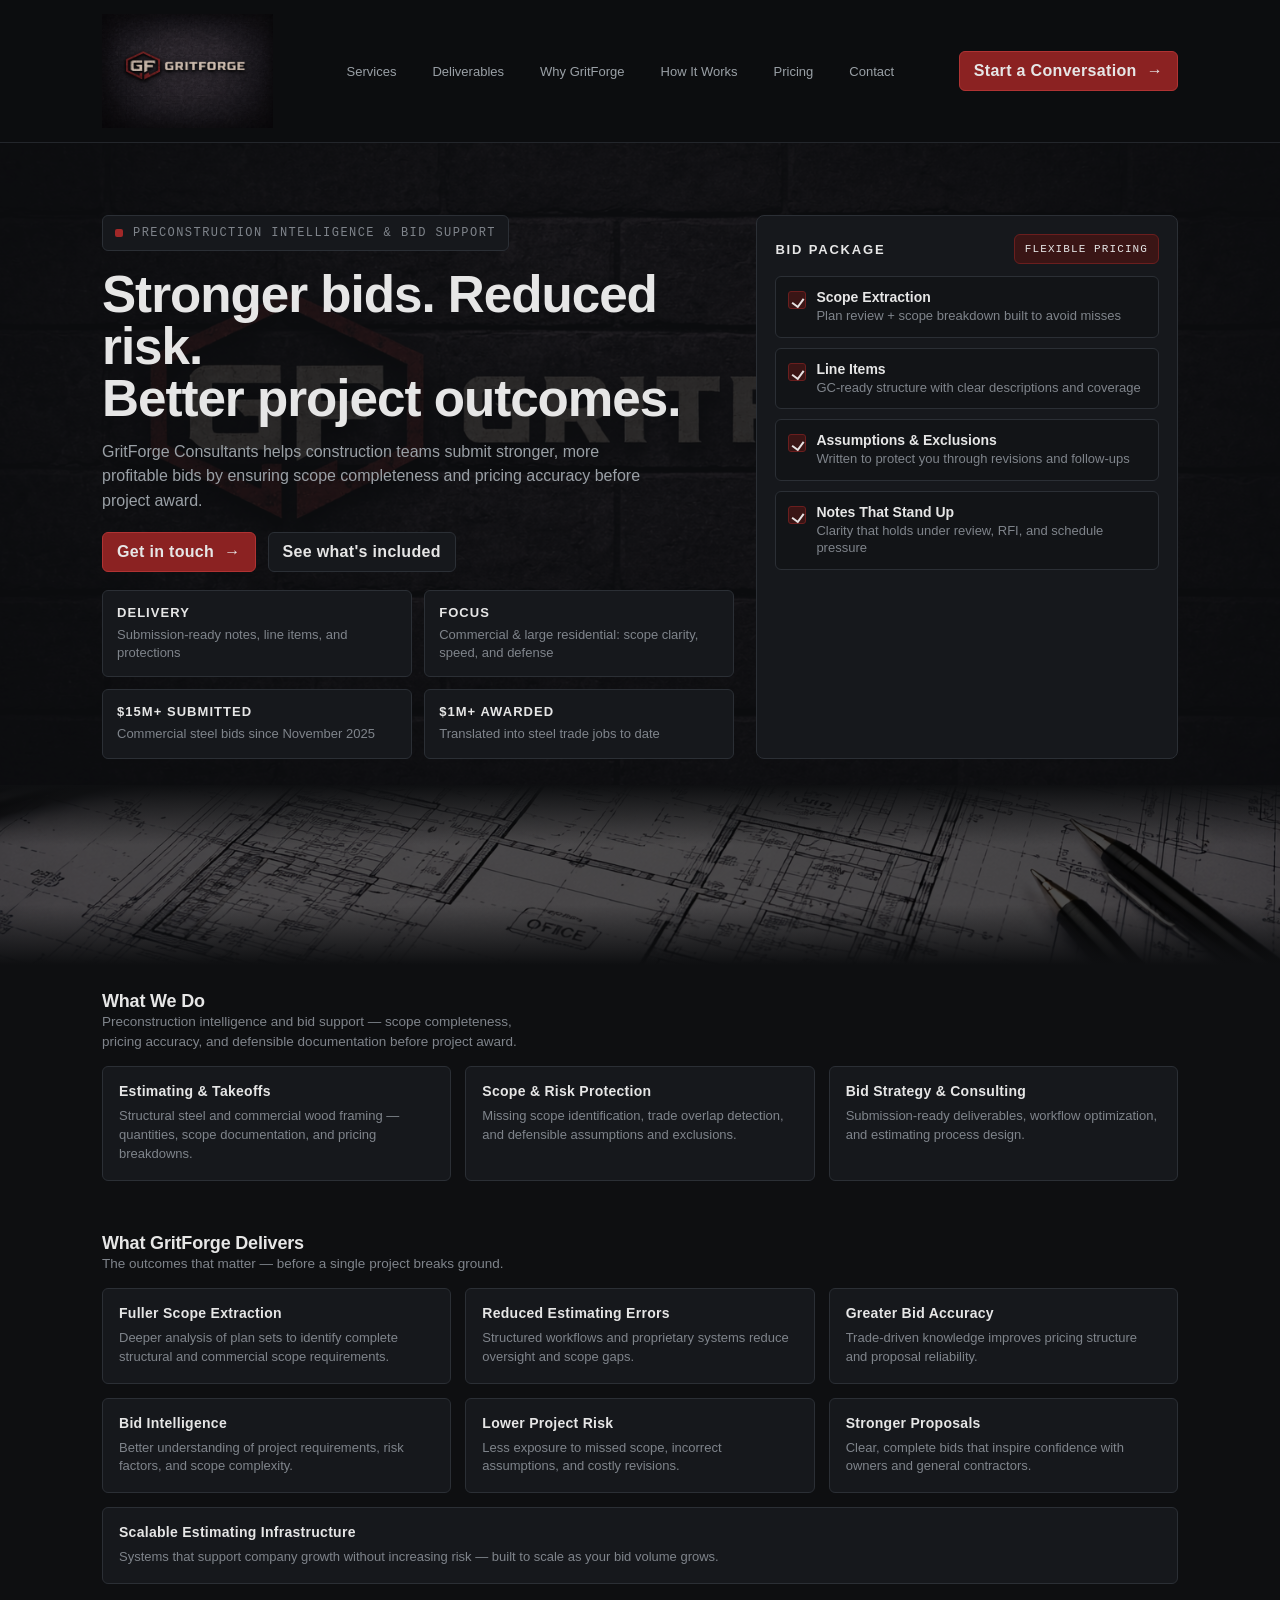
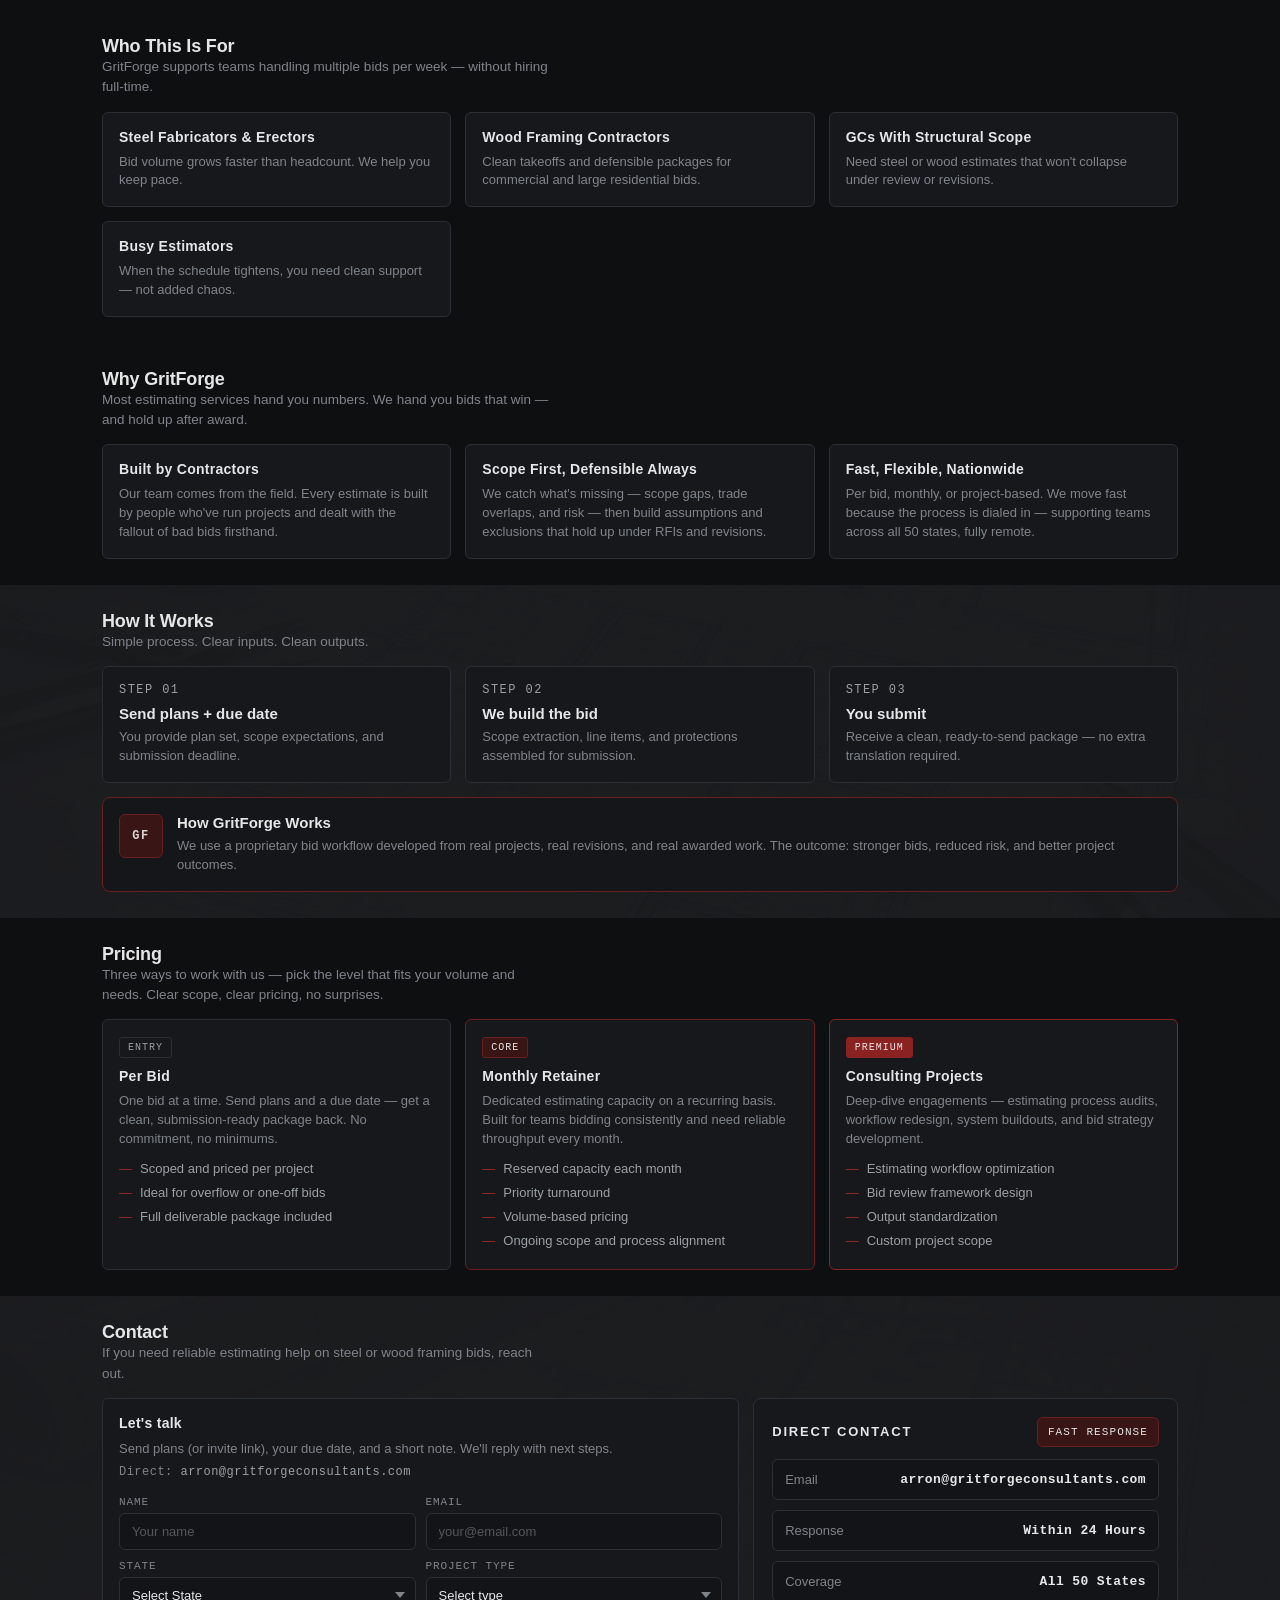
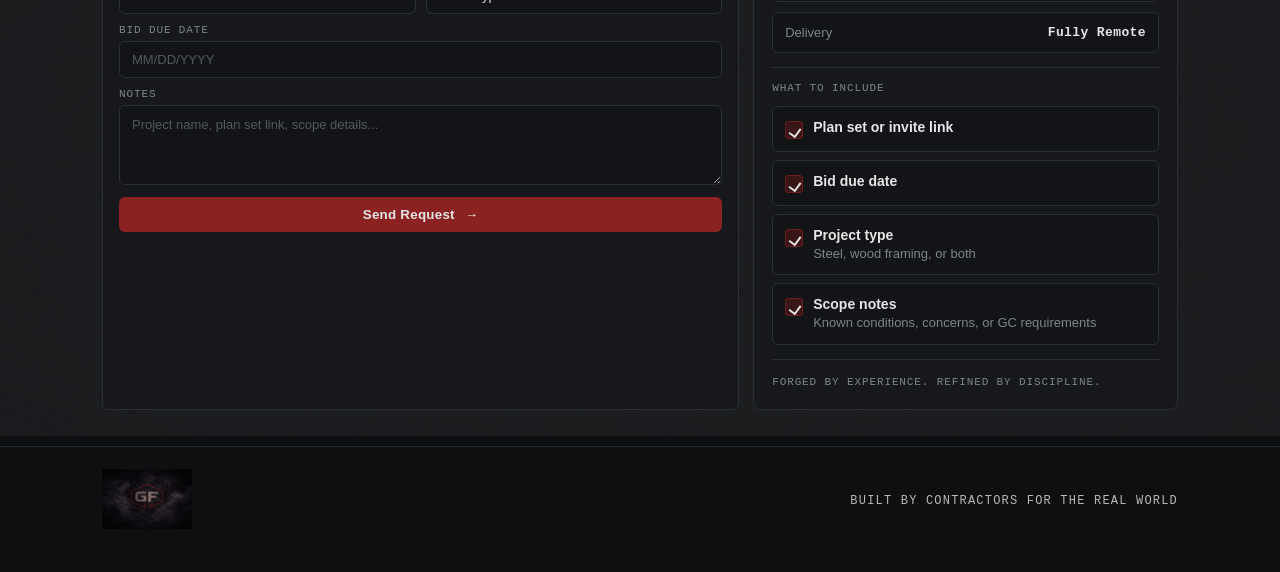
==== index.html @ 49bca230 "feat(contact): replace sparse motto panel with Direct Contact info panel - Add email, response time," ====
<!doctype html>
<html lang="en">
<head>
  <meta charset="utf-8" />
  <meta name="viewport" content="width=device-width,initial-scale=1" />
  <meta name="description" content="GritForge Consultants — Preconstruction intelligence & bid support. Structural steel estimating, wood trade takeoffs, scope gap detection, and defensible bid documentation." />
  <meta name="robots" content="index, follow" />
  <meta name="author" content="Arron, GritForge" />
  <meta name="theme-color" content="#0e0f11" />
  <link rel="canonical" href="https://gritforgeconsultants.com/" />
  <link rel="icon" href="data:image/svg+xml,<svg xmlns='http://www.w3.org/2000/svg' viewBox='0 0 100 100'><rect rx='16' width='100' height='100' fill='%238b2222'/><rect rx='10' x='20' y='20' width='60' height='60' fill='none' stroke='white' stroke-opacity='.15' stroke-width='3'/></svg>" type="image/svg+xml" />

  <!-- Open Graph -->
  <meta property="og:type" content="website" />
  <meta property="og:title" content="GritForge Consultants | Preconstruction Intelligence & Bid Support" />
  <meta property="og:description" content="Stronger bids, reduced risk, better project outcomes. Structural steel estimating, wood trade takeoffs, scope gap detection, and defensible bid documentation." />
  <meta property="og:url" content="https://gritforgeconsultants.com/" />
  <meta property="og:site_name" content="GritForge" />
  <meta property="og:locale" content="en_US" />
  <meta property="og:image" content="https://gritforgeconsultants.com/GF_Logo_v3.png" />

  <!-- Twitter Card -->
  <meta name="twitter:card" content="summary" />
  <meta name="twitter:title" content="GritForge Consultants | Preconstruction Intelligence & Bid Support" />
  <meta name="twitter:description" content="Stronger bids, reduced risk, better project outcomes. Structural steel estimating, wood trade takeoffs, scope gap detection, and defensible bid documentation." />

  <title>GritForge Consultants | Preconstruction Intelligence & Bid Support</title>

    <style>
    :root{
      --bg: #0e0f11;
      --panel: #16181c;
      --panel-2: #1b1e22;
      --text: #e6e6e6;
      --muted: #9aa0a6;
      --muted2: #7f848b;
      --line: #23262b;
      --line2: #2b2f35;

      --accent: #8b2222;
      --accent2: #a12828;

      --shadow: 0 6px 12px rgba(0,0,0,.35);
      --radius: 6px;
      --radius2: 8px;

      --max: 1120px;
      --pad: 22px;

      --mono: ui-monospace, SFMono-Regular, Menlo, Monaco, Consolas, "Liberation Mono", "Courier New", monospace;
      --sans: "Arial Narrow", "Segoe UI", "Helvetica Neue", Arial, sans-serif;
    }

    *{ box-sizing:border-box; }
    html{ scroll-behavior:smooth; }
    html,body{ height:100%; }
    body{
      margin:0;
      font-family: var(--sans);
      color: var(--text);
      background: var(--bg);
      overflow-x:hidden;
    }
    body::before{
      content:"";
      position:fixed;
      inset:0;
      z-index:-1;
      background: url('GF_BrickLogo_v1.png') center top / cover no-repeat;
      opacity: 0.15;
    }

    a{ color:inherit; text-decoration:none; }
    .wrap{ max-width: var(--max); margin: 0 auto; padding: 0 var(--pad); }

    /* top bar */
    .topbar{
      position:sticky;
      top:0;
      z-index:50;
      background: #0c0d0f;
      border-bottom:1px solid var(--line);
    }
    .topbar-inner{
      display:flex;
      align-items:center;
      justify-content:space-between;
      padding: 14px 0;
      gap: 14px;
    }

    .sr-only{
      position:absolute;
      width:1px;height:1px;
      padding:0;margin:-1px;
      overflow:hidden;
      clip:rect(0,0,0,0);
      white-space:nowrap;
      border:0;
    }
    .brand{
      display:flex;
      align-items:center;
      gap: 12px;
      min-width: 180px;
    }
    .brand-logo{
      height: 114px;
      width: auto;
      display:block;
    }
    .mark{
      width: 34px;
      height: 34px;
      border-radius: 6px;
      background: var(--accent);
      border: 1px solid #b03333;
      position:relative;
    }
    .mark:after{
      content:"";
      position:absolute;
      inset:7px;
      border-radius:4px;
      border: 1px solid rgba(255,255,255,.12);
    }
    .brand h1{
      margin:0;
      font-size: 14px;
      letter-spacing: .28em;
      text-transform: uppercase;
      font-weight: 800;
    }
    .brand .sub{
      display:block;
      font-size: 12px;
      letter-spacing:.08em;
      color: var(--muted2);
      margin-top: 2px;
      text-transform: uppercase;
    }

    nav{
      display:flex;
      align-items:center;
      gap: 14px;
      flex-wrap:wrap;
      justify-content:flex-end;
    }
    nav a{
      font-size: 13px;
      color: var(--muted);
      padding: 8px 10px;
      border-radius: 6px;
      border: 1px solid transparent;
    }
    nav a:hover{
      color: var(--text);
      border-color: var(--line2);
      background: var(--panel);
    }

    .btn{
      display:inline-flex;
      align-items:center;
      gap:10px;
      padding: 10px 14px;
      border-radius: 6px;
      border: 1px solid var(--line2);
      background: var(--panel);
      color: var(--text);
      font-weight: 650;
      letter-spacing:.02em;
      white-space:nowrap;
    }
    .btn:hover{
      border-color: #343a41;
    }
    .btn.primary{
      border-color: #b03333;
      background: var(--accent);
    }
    .btn.primary:hover{
      border-color: #c43c3c;
    }

    /* blueprint banner */
    .blueprint-banner{
      width:100%;
      height: 180px;
      position:relative;
      overflow:hidden;
      margin: 0;
    }
    .blueprint-banner img{
      width:100%;
      height:100%;
      object-fit:cover;
      object-position: center 60%;
      display:block;
      filter: brightness(0.3);
    }
    .blueprint-banner::before,
    .blueprint-banner::after{
      content:"";
      position:absolute;
      left:0; right:0;
      height: 60px;
      z-index:1;
      pointer-events:none;
    }
    .blueprint-banner::before{
      top:0;
      background: linear-gradient(to bottom, var(--bg), transparent);
    }
    .blueprint-banner::after{
      bottom:0;
      background: linear-gradient(to top, var(--bg), transparent);
    }

    /* section with background image */
    .section-bg{
      position:relative;
    }
    .section-bg::before{
      content:"";
      position:absolute;
      inset:0;
      background-size:cover;
      background-position:center;
      background-repeat:no-repeat;
      opacity: 0.06;
      pointer-events:none;
    }
    .section-bg > *{ position:relative; z-index:1; }
    #how.section-bg::before{
      background-image: url('website_image_2.png');
    }
    #contact.section-bg::before{
      background-image: url('website_image_3.png');
    }

    /* hero */
    .hero{
      padding: 72px 0 26px;
      position:relative;
    }
    .hero-grid{
      display:grid;
      grid-template-columns: 1.2fr .8fr;
      gap: 22px;
      align-items:stretch;
    }

    .kicker{
      display:inline-flex;
      gap:10px;
      align-items:center;
      font-family: var(--mono);
      font-size: 12px;
      letter-spacing:.12em;
      color: var(--muted2);
      text-transform: uppercase;
      padding: 10px 12px;
      border-radius: 6px;
      border: 1px solid var(--line2);
      background: var(--panel);
      width: fit-content;
    }
    .dot{
      width: 8px; height: 8px;
      border-radius: 2px;
      background: var(--accent2);
    }

    .hero h2{
      margin: 18px 0 10px;
      font-size: clamp(34px, 4vw, 52px);
      line-height: 1.02;
      letter-spacing: -0.02em;
      font-weight: 800;
    }
    .hero h2 span{
      color: var(--text);
    }

    .lead{
      margin: 14px 0 18px;
      color: var(--muted);
      font-size: 16px;
      line-height: 1.55;
      max-width: 62ch;
    }

    .hero-actions{
      display:flex;
      gap: 12px;
      flex-wrap:wrap;
      margin-top: 18px;
    }

    .stats{
      display:grid;
      grid-template-columns: 1fr 1fr;
      gap: 12px;
      margin-top: 18px;
    }
    .stat{
      padding: 14px 14px;
      border-radius: var(--radius);
      border: 1px solid var(--line2);
      background: var(--panel);
    }
    .stat b{
      display:block;
      font-size: 13px;
      letter-spacing:.08em;
      text-transform: uppercase;
      color: var(--text);
    }
    .stat span{
      display:block;
      margin-top: 6px;
      color: var(--muted2);
      font-size: 13px;
      line-height: 1.4;
    }

    .panel{
      border-radius: var(--radius2);
      border: 1px solid var(--line2);
      background: var(--panel);
      position:relative;
      overflow:hidden;
    }
    .panel-inner{
      position:relative;
      padding: 18px;
    }

    .card-title{
      display:flex;
      align-items:center;
      justify-content:space-between;
      gap: 10px;
      margin-bottom: 12px;
    }
    .card-title h3{
      margin:0;
      font-size: 13px;
      letter-spacing:.14em;
      text-transform: uppercase;
      color: var(--text);
    }
    .badge{
      font-family: var(--mono);
      font-size: 11px;
      letter-spacing:.10em;
      text-transform: uppercase;
      padding: 8px 10px;
      border-radius: 6px;
      border: 1px solid #6b1e1e;
      background: #3a1515;
      color: var(--text);
      white-space:nowrap;
    }

    .deliverables{
      list-style:none;
      margin: 12px 0 0;
      padding:0;
      display:grid;
      gap: 10px;
    }
    .deliverables li{
      display:flex;
      gap: 10px;
      align-items:flex-start;
      padding: 12px 12px;
      border-radius: var(--radius);
      border: 1px solid var(--line2);
      background: #121417;
    }
    .check{
      width: 18px; height: 18px;
      border-radius: 3px;
      margin-top: 2px;
      background: #3a1515;
      border: 1px solid #6b1e1e;
      flex: 0 0 18px;
      position:relative;
    }
    .check:after{
      content:"";
      position:absolute;
      left: 5px;
      top: 4px;
      width: 6px;
      height: 9px;
      border-right: 2px solid rgba(255,255,255,.88);
      border-bottom: 2px solid rgba(255,255,255,.88);
      transform: rotate(36deg);
    }
    .deliverables b{
      display:block;
      font-size: 14px;
      margin-bottom: 2px;
    }
    .deliverables span{
      display:block;
      color: var(--muted2);
      font-size: 13px;
      line-height:1.35;
    }

    /* sections */
    section{
      padding: 26px 0;
    }
    .section-head{
      display:flex;
      align-items:flex-end;
      justify-content:space-between;
      gap: 18px;
      margin-bottom: 14px;
    }
    .section-head h3{
      margin:0;
      font-size: 18px;
      letter-spacing: -.01em;
    }
    .section-head p{
      margin:0;
      color: var(--muted2);
      max-width: 60ch;
      line-height: 1.5;
      font-size: 13.5px;
    }

    .grid-3{
      display:grid;
      grid-template-columns: repeat(3, 1fr);
      gap: 14px;
    }
    .box{
      border-radius: var(--radius);
      border: 1px solid var(--line2);
      background: var(--panel);
      padding: 16px;
    }
    .box h4{
      margin:0 0 8px;
      font-size: 14px;
      letter-spacing:.02em;
    }
    .box p{
      margin:0;
      color: var(--muted2);
      font-size: 13px;
      line-height: 1.45;
    }
    .tier-label{
      display:inline-block;
      font-family: var(--mono);
      font-size: 10px;
      letter-spacing:.10em;
      text-transform: uppercase;
      padding: 4px 8px;
      border-radius: 3px;
      margin-bottom: 10px;
    }
    .tier-entry{
      border: 1px solid var(--line2);
      color: var(--muted);
    }
    .tier-core{
      border: 1px solid #6b1e1e;
      background: #3a1515;
      color: var(--text);
    }
    .tier-premium{
      border: 1px solid var(--accent);
      background: var(--accent);
      color: var(--text);
    }
    .box ul{
      list-style:none;
      margin: 8px 0 0;
      padding:0;
    }
    .box ul li{
      padding: 3px 0;
      color: var(--muted);
      font-size: 13px;
      line-height: 1.4;
    }
    .box ul li::before{
      content:"—";
      color: var(--accent2);
      margin-right: 8px;
    }

    .how{
      display:grid;
      grid-template-columns: 1fr 1fr 1fr;
      gap: 14px;
    }
    .step{
      border-radius: var(--radius);
      border: 1px solid var(--line2);
      background: var(--panel);
      padding: 16px;
      position:relative;
      overflow:hidden;
    }
    .step > div{ position:relative; }
    .num{
      font-family: var(--mono);
      font-size: 12px;
      letter-spacing:.12em;
      color: var(--muted);
      text-transform: uppercase;
    }
    .step h4{
      margin: 8px 0 6px;
      font-size: 15px;
    }
    .step p{
      margin: 0;
      color: var(--muted2);
      font-size: 13px;
      line-height: 1.45;
    }

    .callout{
      display:flex;
      gap: 14px;
      align-items:flex-start;
      padding: 16px;
      border-radius: var(--radius2);
      border: 1px solid #6b1e1e;
      background: #151619;
    }
    .callout .seal{
      width: 44px;
      height: 44px;
      border-radius: 6px;
      background: #3a1515;
      border: 1px solid #6b1e1e;
      flex: 0 0 44px;
      position:relative;
    }
    .callout .seal:after{
      content:"GF";
      position:absolute;
      inset:0;
      display:grid;
      place-items:center;
      font-family: var(--mono);
      font-weight: 800;
      letter-spacing:.12em;
      color: rgba(255,255,255,.82);
      font-size: 12px;
    }
    .callout h4{
      margin: 0 0 6px;
      font-size: 15px;
    }
    .callout p{
      margin:0;
      color: var(--muted2);
      line-height: 1.45;
      font-size: 13px;
    }

    /* contact */
    .contact{
      display:grid;
      grid-template-columns: 1.2fr .8fr;
      gap: 14px;
      align-items:stretch;
    }
    .contact .box{
      height: 100%;
    }

    .contact-details{
      display:grid;
      gap: 10px;
      margin-top: 10px;
    }
    .row{
      display:flex;
      justify-content:space-between;
      gap: 12px;
      padding: 12px 12px;
      border-radius: var(--radius);
      border: 1px solid var(--line2);
      background: #121417;
      font-size: 13px;
    }
    .row span{ color: var(--muted2); }
    .row b{ font-family: var(--mono); font-weight: 700; letter-spacing: .03em; }

    /* contact form */
    .contact-form{
      margin-top: 14px;
    }
    .form-grid{
      display:grid;
      grid-template-columns: 1fr 1fr;
      gap: 10px;
    }
    .field{
      display:flex;
      flex-direction:column;
      gap: 5px;
    }
    .field.full{
      grid-column: 1 / -1;
    }
    .field label{
      font-size: 11px;
      color: var(--muted2);
      letter-spacing: .08em;
      text-transform: uppercase;
      font-family: var(--mono);
    }
    .field input,
    .field select,
    .field textarea{
      padding: 10px 12px;
      border-radius: var(--radius);
      border: 1px solid var(--line2);
      background: #121417;
      color: var(--text);
      font-family: var(--sans);
      font-size: 13px;
      width: 100%;
    }
    .field select{
      appearance: none;
      -webkit-appearance: none;
      background-image: url("data:image/svg+xml,%3Csvg xmlns='http://www.w3.org/2000/svg' width='10' height='6'%3E%3Cpath d='M0 0l5 6 5-6z' fill='%237f848b'/%3E%3C/svg%3E");
      background-repeat: no-repeat;
      background-position: right 10px center;
      background-color: #121417;
      padding-right: 28px;
      cursor: pointer;
    }
    .field input:focus,
    .field select:focus,
    .field textarea:focus{
      outline: none;
      border-color: var(--accent);
    }
    .field textarea{
      resize: vertical;
      min-height: 80px;
      line-height: 1.45;
    }
    .field input::placeholder,
    .field textarea::placeholder{
      color: var(--muted2);
      opacity: .6;
    }

    .state-select{
      font-family: var(--mono);
      font-weight: 700;
      font-size: 13px;
      letter-spacing:.03em;
      padding: 6px 10px;
      border-radius: 4px;
      border: 1px solid var(--line2);
      background: #121417;
      color: var(--text);
      cursor:pointer;
      appearance: none;
      -webkit-appearance: none;
      background-image: url("data:image/svg+xml,%3Csvg xmlns='http://www.w3.org/2000/svg' width='10' height='6'%3E%3Cpath d='M0 0l5 6 5-6z' fill='%237f848b'/%3E%3C/svg%3E");
      background-repeat: no-repeat;
      background-position: right 10px center;
      padding-right: 28px;
    }
    .state-select:focus{
      outline: none;
      border-color: var(--accent);
    }

    footer{
      padding: 22px 0 40px;
      color: var(--muted2);
      font-size: 12px;
      border-top: 1px solid var(--line);
      margin-top: 10px;
    }
    .foot{
      display:flex;
      align-items:center;
      justify-content:space-between;
      gap: 10px;
      flex-wrap:wrap;
    }
    .foot .motto{
      font-family: var(--mono);
      letter-spacing:.10em;
      text-transform: uppercase;
      color: rgba(255,255,255,.70);
    }

    /* responsive - tablet */
    @media (max-width: 980px){
      .hero-grid{ grid-template-columns: 1fr; }
      .grid-3{ grid-template-columns: 1fr; }
      .how{ grid-template-columns: 1fr; }
      .contact{ grid-template-columns: 1fr; }
      nav{ display:none; }
    }

    /* responsive - mobile */
    @media (max-width: 600px){
      :root{
        --pad: 16px;
        --radius: 6px;
        --radius2: 8px;
      }

      .topbar-inner{
        padding: 12px 0;
      }
      .brand-logo{
        height: 80px;
      }
      .btn.primary{
        font-size: 13px;
        padding: 10px 12px;
      }

      .blueprint-banner{
        height: 100px;
      }
      .hero{
        padding: 40px 0 20px;
      }
      .hero h2{
        font-size: 28px;
        line-height: 1.1;
      }
      .kicker{
        font-size: 10px;
        padding: 8px 10px;
      }
      .lead{
        font-size: 14px;
      }

      .hero-actions{
        flex-direction: column;
      }
      .hero-actions .btn{
        width: 100%;
        justify-content: center;
        padding: 14px 16px;
        font-size: 14px;
      }

      .stats{
        grid-template-columns: 1fr;
      }
      .stat{
        padding: 12px;
      }
      .stat b{
        font-size: 12px;
      }
      .stat span{
        font-size: 12px;
      }

      .panel-inner{
        padding: 14px;
      }
      .card-title h3{
        font-size: 12px;
      }
      .badge{
        font-size: 10px;
        padding: 6px 8px;
      }
      .deliverables li{
        padding: 10px;
      }
      .deliverables b{
        font-size: 13px;
      }
      .deliverables span{
        font-size: 12px;
      }

      section{
        padding: 20px 0;
      }
      .section-head{
        flex-direction: column;
        align-items: flex-start;
        gap: 8px;
        margin-bottom: 12px;
      }
      .section-head h3{
        font-size: 16px;
      }
      .section-head p{
        font-size: 13px;
      }

      .box{
        padding: 14px;
      }
      .box h4{
        font-size: 13px;
      }
      .box p{
        font-size: 12px;
      }

      .step{
        padding: 14px;
      }
      .num{
        font-size: 11px;
      }
      .step h4{
        font-size: 14px;
      }
      .step p{
        font-size: 12px;
      }

      .callout{
        flex-direction: column;
        padding: 14px;
        gap: 12px;
      }
      .callout .seal{
        width: 36px;
        height: 36px;
        border-radius: 5px;
      }
      .callout .seal:after{
        font-size: 10px;
      }
      .callout h4{
        font-size: 14px;
      }
      .callout p{
        font-size: 12px;
      }

      .row{
        flex-direction: column;
        gap: 4px;
        padding: 10px;
        font-size: 12px;
      }

      .form-grid{
        grid-template-columns: 1fr;
      }

      footer{
        padding: 18px 0 30px;
      }
      .foot{
        flex-direction: column;
        gap: 14px;
        text-align: center;
      }
      .foot > div:first-child > div{
        justify-content: center;
      }
      .motto{
        font-size: 11px;
      }
    }
  </style>

  <!-- Structured Data -->
  <script type="application/ld+json">
  {
    "@context": "https://schema.org",
    "@type": "ProfessionalService",
    "name": "GritForge Consultants",
    "description": "Preconstruction intelligence and bid support. Structural steel estimating, wood trade takeoffs, scope gap detection, and defensible bid documentation.",
    "url": "https://gritforgeconsultants.com",
    "logo": "https://gritforgeconsultants.com/GF_Logo_v3.png",
    "email": "arron@gritforgeconsultants.com",
    "areaServed": {
      "@type": "Country",
      "name": "United States"
    },
    "serviceType": ["Structural Steel Estimating", "Commercial Wood Trade Takeoffs", "Scope Gap & Risk Detection", "Bid Strategy & Documentation", "Estimating Process Consulting"],
    "priceRange": "Per-bid, monthly retainer, and consulting project pricing",
    "knowsAbout": ["Structural steel estimating", "Wood framing takeoffs", "Preconstruction intelligence", "Bid preparation", "Scope gap detection", "Risk exposure analysis", "Constructability review", "Commercial construction", "Residential construction"]
  }
  </script>
</head>

<body>
  <header class="topbar" role="banner">
    <div class="wrap">
      <div class="topbar-inner">
        <a class="brand" href="/" aria-label="GritForge Home">
          <img src="GF_Logo_v3.png" alt="GritForge — Steel & Wood Estimating & Bid Support" class="brand-logo" width="180" height="40" />
          <h1 class="sr-only">GritForge Consultants — Preconstruction Intelligence & Bid Support</h1>
        </a>

        <nav aria-label="Primary">
          <a href="#services">Services</a>
          <a href="#deliverables">Deliverables</a>
          <a href="#why">Why GritForge</a>
          <a href="#how">How It Works</a>
          <a href="#pricing">Pricing</a>
          <a href="#contact">Contact</a>
        </nav>

        <a class="btn primary" href="#contact">
          Start a Conversation
          <span aria-hidden="true">→</span>
        </a>
      </div>
    </div>
  </header>

  <main>
    <section class="hero">
      <div class="wrap">
        <div class="hero-grid">
          <div>
            <div class="kicker"><span class="dot" aria-hidden="true"></span> Preconstruction Intelligence & Bid Support</div>

            <h2><span>Stronger bids.</span> Reduced risk. <br/>Better project outcomes.</h2>

            <p class="lead">
              GritForge Consultants helps construction teams submit stronger, more profitable bids by ensuring scope completeness and pricing accuracy before project award.
            </p>

            <div class="hero-actions">
              <a class="btn primary" href="#contact">Get in touch <span aria-hidden="true">→</span></a>
              <a class="btn" href="#services">See what's included</a>
            </div>

            <div class="stats">
              <div class="stat">
                <b>Delivery</b>
                <span>Submission-ready notes, line items, and protections</span>
              </div>
              <div class="stat">
                <b>Focus</b>
                <span>Commercial & large residential: scope clarity, speed, and defense</span>
              </div>
              <div class="stat">
                <b>$15M+ Submitted</b>
                <span>Commercial steel bids since November 2025</span>
              </div>
              <div class="stat">
                <b>$1M+ Awarded</b>
                <span>Translated into steel trade jobs to date</span>
              </div>
            </div>
          </div>

          <aside class="panel" aria-label="Bid Package Snapshot">
            <div class="panel-inner">
              <div class="card-title">
                <h3>Bid Package</h3>
                <span class="badge">Flexible Pricing</span>
              </div>

              <ul class="deliverables" id="deliverables">
                <li>
                  <div class="check" aria-hidden="true"></div>
                  <div>
                    <b>Scope Extraction</b>
                    <span>Plan review + scope breakdown built to avoid misses</span>
                  </div>
                </li>
                <li>
                  <div class="check" aria-hidden="true"></div>
                  <div>
                    <b>Line Items</b>
                    <span>GC-ready structure with clear descriptions and coverage</span>
                  </div>
                </li>
                <li>
                  <div class="check" aria-hidden="true"></div>
                  <div>
                    <b>Assumptions & Exclusions</b>
                    <span>Written to protect you through revisions and follow-ups</span>
                  </div>
                </li>
                <li>
                  <div class="check" aria-hidden="true"></div>
                  <div>
                    <b>Notes That Stand Up</b>
                    <span>Clarity that holds under review, RFI, and schedule pressure</span>
                  </div>
                </li>
              </ul>
            </div>
          </aside>
        </div>
      </div>
    </section>

    <div class="blueprint-banner" aria-hidden="true">
      <img src="website_image_1.png" alt="" />
    </div>

    <section id="services">
      <div class="wrap">
        <div class="section-head">
          <div>
            <h3>What We Do</h3>
            <p>Preconstruction intelligence and bid support — scope completeness, pricing accuracy, and defensible documentation before project award.</p>
          </div>
        </div>

        <div class="grid-3">
          <div class="box">
            <h4>Estimating & Takeoffs</h4>
            <p>Structural steel and commercial wood framing — quantities, scope documentation, and pricing breakdowns.</p>
          </div>
          <div class="box">
            <h4>Scope & Risk Protection</h4>
            <p>Missing scope identification, trade overlap detection, and defensible assumptions and exclusions.</p>
          </div>
          <div class="box">
            <h4>Bid Strategy & Consulting</h4>
            <p>Submission-ready deliverables, workflow optimization, and estimating process design.</p>
          </div>
        </div>
      </div>
    </section>

    <section id="delivers">
      <div class="wrap">
        <div class="section-head">
          <div>
            <h3>What GritForge Delivers</h3>
            <p>The outcomes that matter — before a single project breaks ground.</p>
          </div>
        </div>

        <div class="grid-3">
          <div class="box">
            <h4>Fuller Scope Extraction</h4>
            <p>Deeper analysis of plan sets to identify complete structural and commercial scope requirements.</p>
          </div>
          <div class="box">
            <h4>Reduced Estimating Errors</h4>
            <p>Structured workflows and proprietary systems reduce oversight and scope gaps.</p>
          </div>
          <div class="box">
            <h4>Greater Bid Accuracy</h4>
            <p>Trade-driven knowledge improves pricing structure and proposal reliability.</p>
          </div>
          <div class="box">
            <h4>Bid Intelligence</h4>
            <p>Better understanding of project requirements, risk factors, and scope complexity.</p>
          </div>
          <div class="box">
            <h4>Lower Project Risk</h4>
            <p>Less exposure to missed scope, incorrect assumptions, and costly revisions.</p>
          </div>
          <div class="box">
            <h4>Stronger Proposals</h4>
            <p>Clear, complete bids that inspire confidence with owners and general contractors.</p>
          </div>
          <div class="box" style="grid-column: 1 / -1;">
            <h4>Scalable Estimating Infrastructure</h4>
            <p>Systems that support company growth without increasing risk — built to scale as your bid volume grows.</p>
          </div>
        </div>
      </div>
    </section>

    <section id="who">
      <div class="wrap">
        <div class="section-head">
          <div>
            <h3>Who This Is For</h3>
            <p>GritForge supports teams handling multiple bids per week — without hiring full-time.</p>
          </div>
        </div>

        <div class="grid-3">
          <div class="box">
            <h4>Steel Fabricators & Erectors</h4>
            <p>Bid volume grows faster than headcount. We help you keep pace.</p>
          </div>
          <div class="box">
            <h4>Wood Framing Contractors</h4>
            <p>Clean takeoffs and defensible packages for commercial and large residential bids.</p>
          </div>
          <div class="box">
            <h4>GCs With Structural Scope</h4>
            <p>Need steel or wood estimates that won't collapse under review or revisions.</p>
          </div>
          <div class="box">
            <h4>Busy Estimators</h4>
            <p>When the schedule tightens, you need clean support — not added chaos.</p>
          </div>
        </div>
      </div>
    </section>

    <section id="why">
      <div class="wrap">
        <div class="section-head">
          <div>
            <h3>Why GritForge</h3>
            <p>Most estimating services hand you numbers. We hand you bids that win — and hold up after award.</p>
          </div>
        </div>

        <div class="grid-3">
          <div class="box">
            <h4>Built by Contractors</h4>
            <p>Our team comes from the field. Every estimate is built by people who've run projects and dealt with the fallout of bad bids firsthand.</p>
          </div>
          <div class="box">
            <h4>Scope First, Defensible Always</h4>
            <p>We catch what's missing — scope gaps, trade overlaps, and risk — then build assumptions and exclusions that hold up under RFIs and revisions.</p>
          </div>
          <div class="box">
            <h4>Fast, Flexible, Nationwide</h4>
            <p>Per bid, monthly, or project-based. We move fast because the process is dialed in — supporting teams across all 50 states, fully remote.</p>
          </div>
        </div>
      </div>
    </section>

    <section id="how" class="section-bg">
      <div class="wrap">
        <div class="section-head">
          <div>
            <h3>How It Works</h3>
            <p>Simple process. Clear inputs. Clean outputs.</p>
          </div>
        </div>

        <div class="how">
          <div class="step">
            <div>
              <div class="num">Step 01</div>
              <h4>Send plans + due date</h4>
              <p>You provide plan set, scope expectations, and submission deadline.</p>
            </div>
          </div>
          <div class="step">
            <div>
              <div class="num">Step 02</div>
              <h4>We build the bid</h4>
              <p>Scope extraction, line items, and protections assembled for submission.</p>
            </div>
          </div>
          <div class="step">
            <div>
              <div class="num">Step 03</div>
              <h4>You submit</h4>
              <p>Receive a clean, ready-to-send package — no extra translation required.</p>
            </div>
          </div>
        </div>

        <div style="height:14px"></div>

        <div class="callout" aria-label="Workflow Note">
          <div class="seal" aria-hidden="true"></div>
          <div>
            <h4>How GritForge Works</h4>
            <p>
              We use a proprietary bid workflow developed from real projects, real revisions, and real awarded work.
              The outcome: stronger bids, reduced risk, and better project outcomes.
            </p>
          </div>
        </div>
      </div>
    </section>

    <section id="pricing">
      <div class="wrap">
        <div class="section-head">
          <div>
            <h3>Pricing</h3>
            <p>Three ways to work with us — pick the level that fits your volume and needs. Clear scope, clear pricing, no surprises.</p>
          </div>
        </div>

        <div class="grid-3">
          <div class="box">
            <span class="tier-label tier-entry">Entry</span>
            <h4>Per Bid</h4>
            <p>One bid at a time. Send plans and a due date — get a clean, submission-ready package back. No commitment, no minimums.</p>
            <ul>
              <li>Scoped and priced per project</li>
              <li>Ideal for overflow or one-off bids</li>
              <li>Full deliverable package included</li>
            </ul>
          </div>
          <div class="box" style="border-color:#6b1e1e;">
            <span class="tier-label tier-core">Core</span>
            <h4>Monthly Retainer</h4>
            <p>Dedicated estimating capacity on a recurring basis. Built for teams bidding consistently and need reliable throughput every month.</p>
            <ul>
              <li>Reserved capacity each month</li>
              <li>Priority turnaround</li>
              <li>Volume-based pricing</li>
              <li>Ongoing scope and process alignment</li>
            </ul>
          </div>
          <div class="box" style="border-color:var(--accent);">
            <span class="tier-label tier-premium">Premium</span>
            <h4>Consulting Projects</h4>
            <p>Deep-dive engagements — estimating process audits, workflow redesign, system buildouts, and bid strategy development.</p>
            <ul>
              <li>Estimating workflow optimization</li>
              <li>Bid review framework design</li>
              <li>Output standardization</li>
              <li>Custom project scope</li>
            </ul>
          </div>
        </div>
      </div>
    </section>

    <section id="contact" class="section-bg">
      <div class="wrap">
        <div class="section-head">
          <div>
            <h3>Contact</h3>
            <p>If you need reliable estimating help on steel or wood framing bids, reach out.</p>
          </div>
        </div>

        <div class="contact">
          <div class="box">
            <h4 style="margin-top:0;">Let's talk</h4>
            <p style="margin:0 0 6px;color:var(--muted2);line-height:1.5;">
              Send plans (or invite link), your due date, and a short note. We'll reply with next steps.
            </p>
            <p style="margin:0;font-family:var(--mono);font-size:12px;letter-spacing:.04em;color:var(--muted2);">
              Direct: <a href="mailto:arron@gritforgeconsultants.com" style="color:var(--muted);">arron@gritforgeconsultants.com</a>
            </p>

            <form class="contact-form" action="https://formsubmit.co/arron@gritforgeconsultants.com" method="POST">
              <input type="hidden" name="_subject" value="New Bid Support Request — GritForge">
              <input type="hidden" name="_next" value="https://gritforgeconsultants.com/">
              <input type="hidden" name="_captcha" value="false">

              <div class="form-grid">
                <div class="field">
                  <label for="cf-name">Name</label>
                  <input type="text" id="cf-name" name="name" placeholder="Your name" required>
                </div>
                <div class="field">
                  <label for="cf-email">Email</label>
                  <input type="email" id="cf-email" name="email" placeholder="your@email.com" required>
                </div>
                <div class="field">
                  <label for="cf-state">State</label>
                  <select id="cf-state" name="state">
                    <option value="">Select State</option>
                    <option>AL</option><option>AK</option><option>AZ</option><option>AR</option>
                    <option>CA</option><option>CO</option><option>CT</option><option>DE</option>
                    <option>FL</option><option>GA</option><option>HI</option><option>ID</option>
                    <option>IL</option><option>IN</option><option>IA</option><option>KS</option>
                    <option>KY</option><option>LA</option><option>ME</option><option>MD</option>
                    <option>MA</option><option>MI</option><option>MN</option><option>MS</option>
                    <option>MO</option><option>MT</option><option>NE</option><option>NV</option>
                    <option>NH</option><option>NJ</option><option>NM</option><option>NY</option>
                    <option>NC</option><option>ND</option><option>OH</option><option>OK</option>
                    <option>OR</option><option>PA</option><option>RI</option><option>SC</option>
                    <option>SD</option><option>TN</option><option>TX</option><option>UT</option>
                    <option>VT</option><option>VA</option><option>WA</option><option>WV</option>
                    <option>WI</option><option>WY</option>
                  </select>
                </div>
                <div class="field">
                  <label for="cf-type">Project Type</label>
                  <select id="cf-type" name="project_type">
                    <option value="">Select type</option>
                    <option>Structural Steel</option>
                    <option>Wood Framing</option>
                    <option>Both</option>
                    <option>Consulting</option>
                  </select>
                </div>
                <div class="field full">
                  <label for="cf-date">Bid Due Date</label>
                  <input type="text" id="cf-date" name="bid_due_date" placeholder="MM/DD/YYYY">
                </div>
                <div class="field full">
                  <label for="cf-message">Notes</label>
                  <textarea id="cf-message" name="message" placeholder="Project name, plan set link, scope details..."></textarea>
                </div>
              </div>

              <div style="margin-top:12px;">
                <button type="submit" class="btn primary" style="width:100%;justify-content:center;cursor:pointer;border:none;">
                  Send Request <span aria-hidden="true">→</span>
                </button>
              </div>
            </form>
          </div>

          <div class="panel">
            <div class="panel-inner">
              <div class="card-title">
                <h3>Direct Contact</h3>
                <span class="badge">Fast Response</span>
              </div>

              <div class="contact-details" style="margin-top:0;">
                <div class="row">
                  <span>Email</span>
                  <b><a href="mailto:arron@gritforgeconsultants.com" style="color:inherit;">arron@gritforgeconsultants.com</a></b>
                </div>
                <div class="row">
                  <span>Response</span>
                  <b>Within 24 Hours</b>
                </div>
                <div class="row">
                  <span>Coverage</span>
                  <b>All 50 States</b>
                </div>
                <div class="row">
                  <span>Delivery</span>
                  <b>Fully Remote</b>
                </div>
              </div>

              <div style="margin-top:14px;padding-top:14px;border-top:1px solid var(--line2);">
                <div style="font-size:11px;letter-spacing:.08em;text-transform:uppercase;color:var(--muted2);font-family:var(--mono);margin-bottom:10px;">What to include</div>
                <ul class="deliverables" style="gap:8px;">
                  <li>
                    <div class="check" aria-hidden="true"></div>
                    <div><b>Plan set or invite link</b></div>
                  </li>
                  <li>
                    <div class="check" aria-hidden="true"></div>
                    <div><b>Bid due date</b></div>
                  </li>
                  <li>
                    <div class="check" aria-hidden="true"></div>
                    <div>
                      <b>Project type</b>
                      <span>Steel, wood framing, or both</span>
                    </div>
                  </li>
                  <li>
                    <div class="check" aria-hidden="true"></div>
                    <div>
                      <b>Scope notes</b>
                      <span>Known conditions, concerns, or GC requirements</span>
                    </div>
                  </li>
                </ul>
              </div>

              <div style="margin-top:14px;padding-top:14px;border-top:1px solid var(--line2);">
                <p style="margin:0;color:var(--muted2);line-height:1.55;font-family:var(--mono);letter-spacing:.08em;text-transform:uppercase;font-size:11px;">
                  Forged by experience. Refined by discipline.
                </p>
              </div>
            </div>
          </div>
        </div>
      </div>
    </section>

  </main>

  <footer>
    <div class="wrap">
      <div class="foot">
        <div>
          <img src="GF_Smoke_watermark_v2.png" alt="GritForge" style="height:60px;width:auto;" />
        </div>
        <div class="motto">Built by contractors for the real world</div>
      </div>
    </div>
  </footer>
</body>
</html>
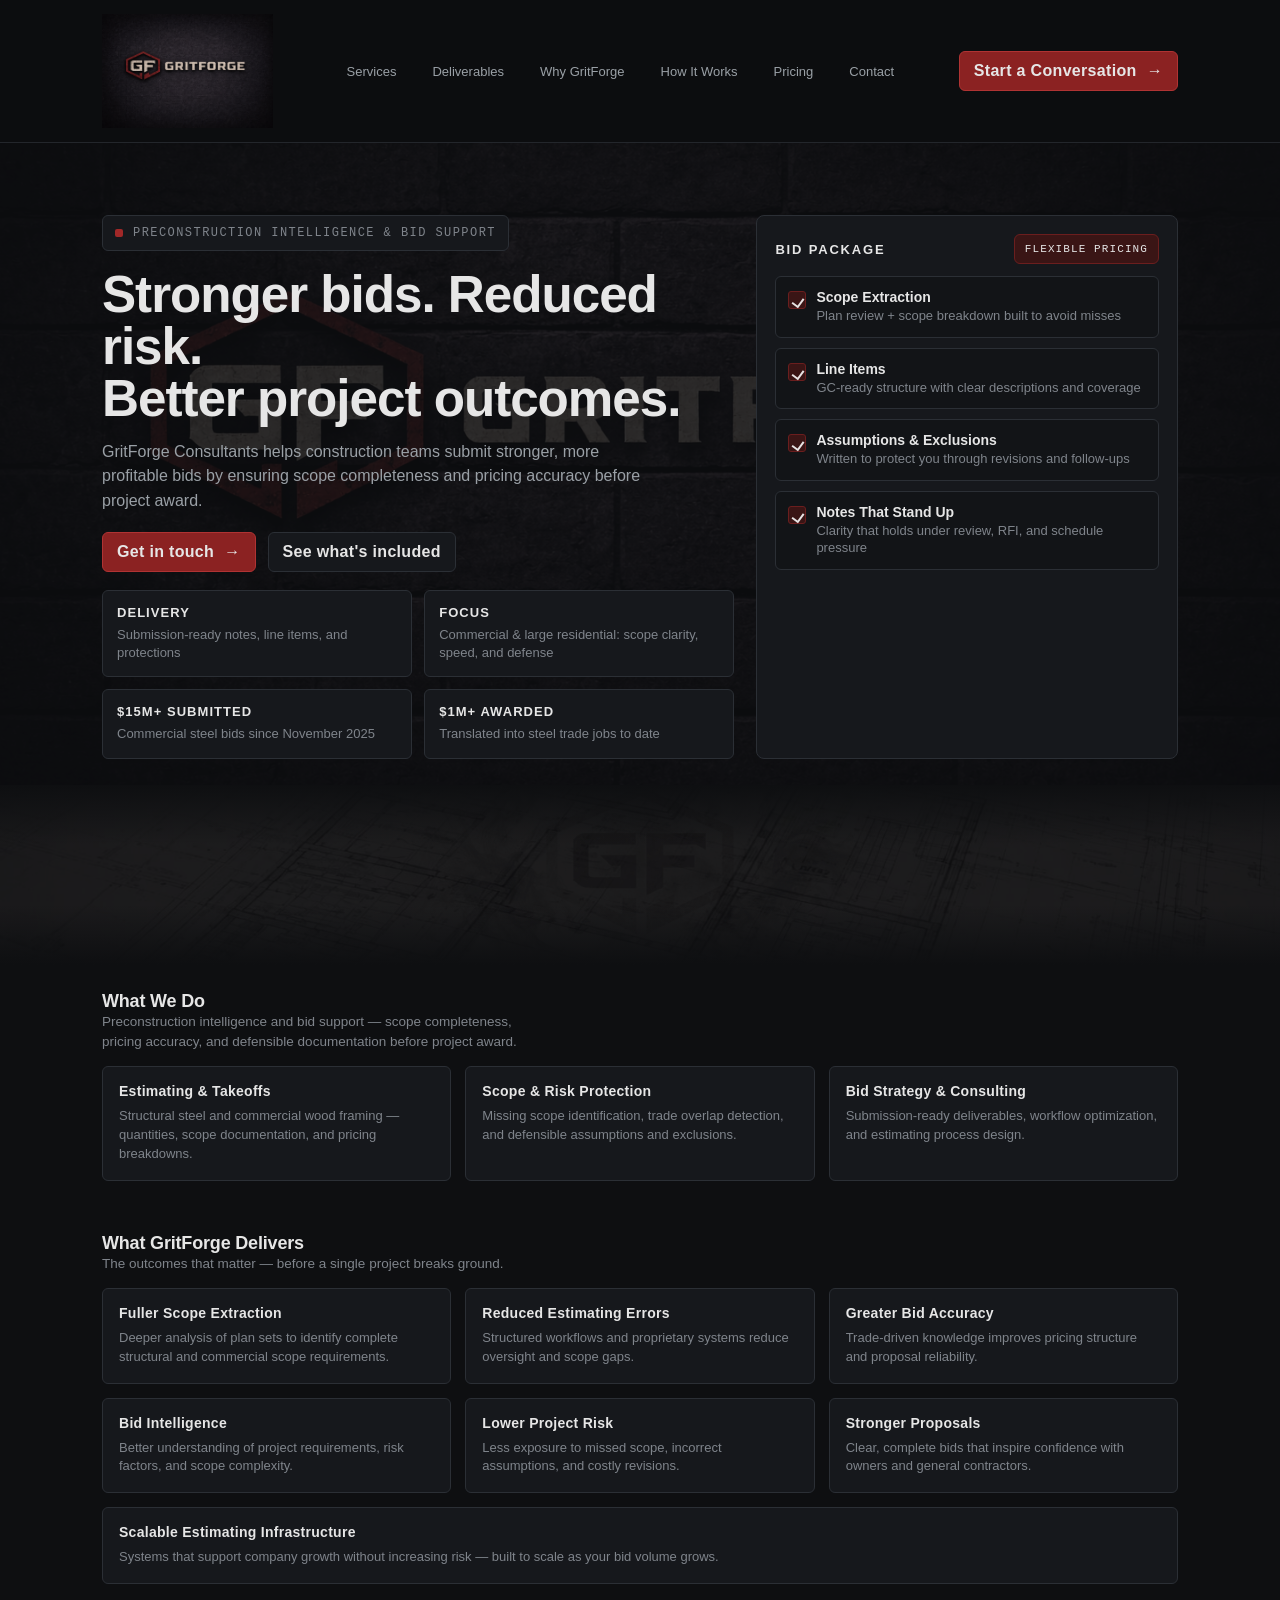
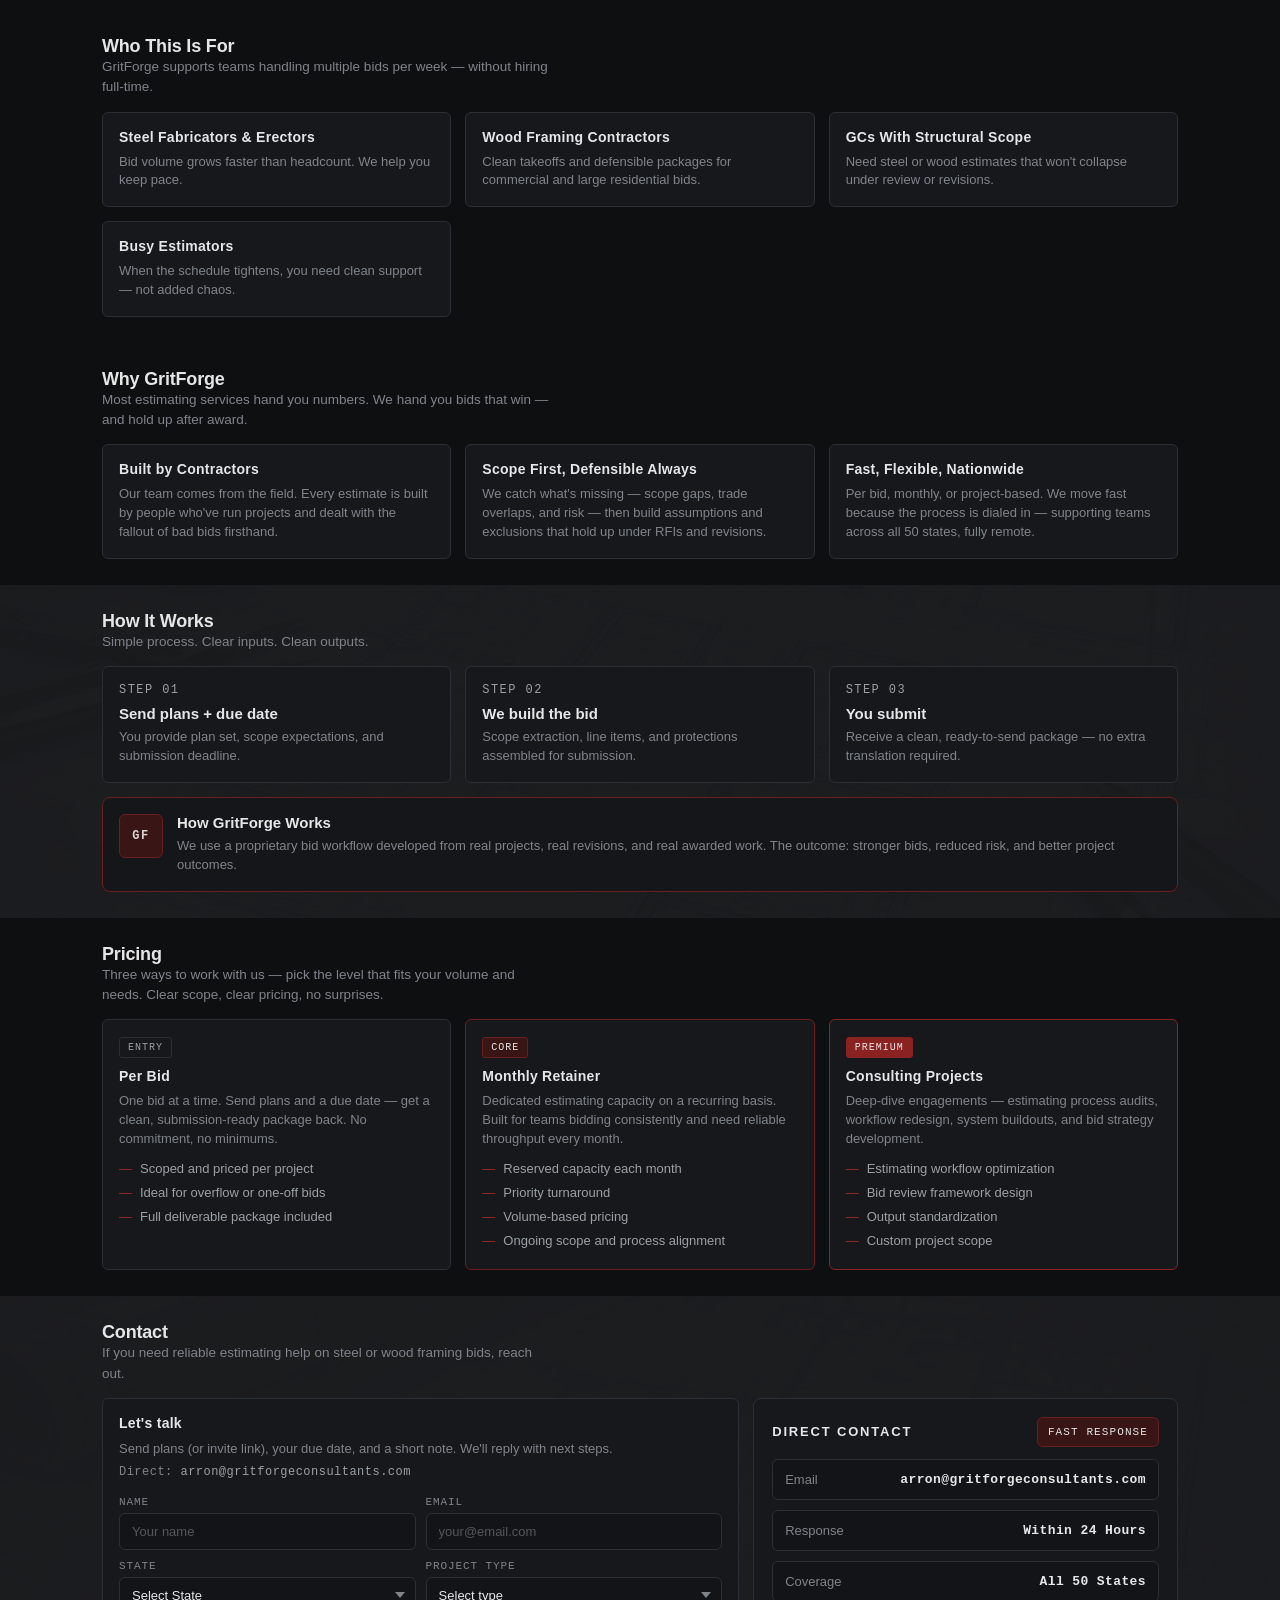
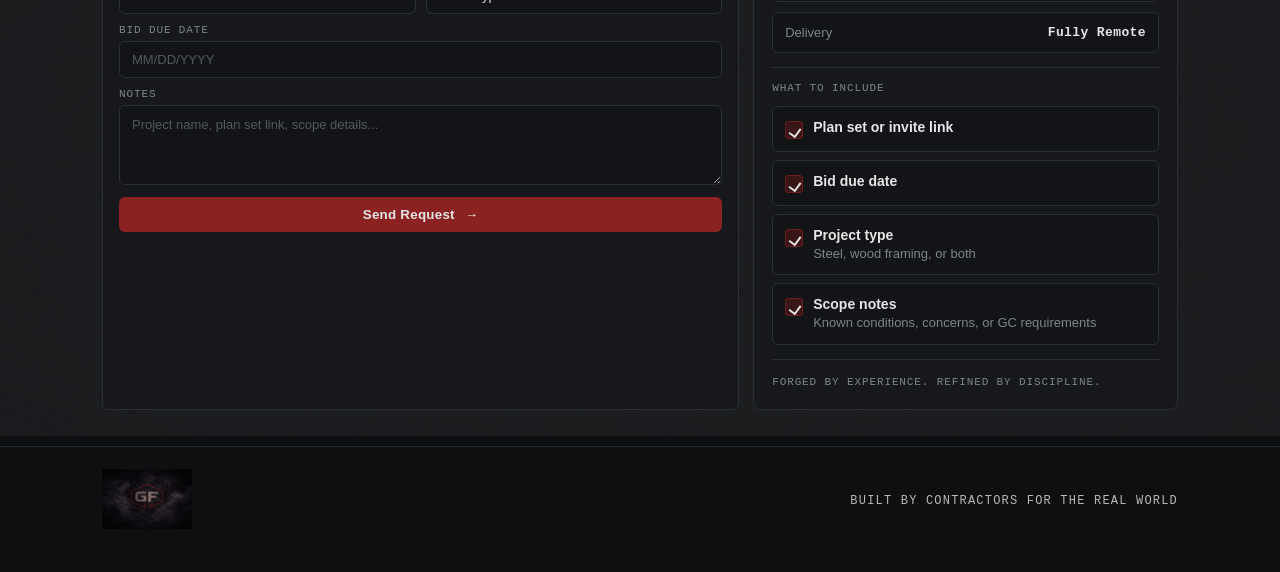
==== commit 88f9ac0f: "feat(design): replace blueprint banner with GF-watermarked plans image - Add plans_watermarked_v2.pn" ====
--- a/index.html
+++ b/index.html
@@ -196,9 +196,9 @@
       width:100%;
       height:100%;
       object-fit:cover;
-      object-position: center 60%;
+      object-position: center 50%;
       display:block;
-      filter: brightness(0.3);
+      filter: brightness(0.18) contrast(1.2);
     }
     .blueprint-banner::before,
     .blueprint-banner::after{
@@ -1014,7 +1014,7 @@
     </section>
 
     <div class="blueprint-banner" aria-hidden="true">
-      <img src="website_image_1.png" alt="" />
+      <img src="plans_watermarked_v2.png" alt="" />
     </div>
 
     <section id="services">
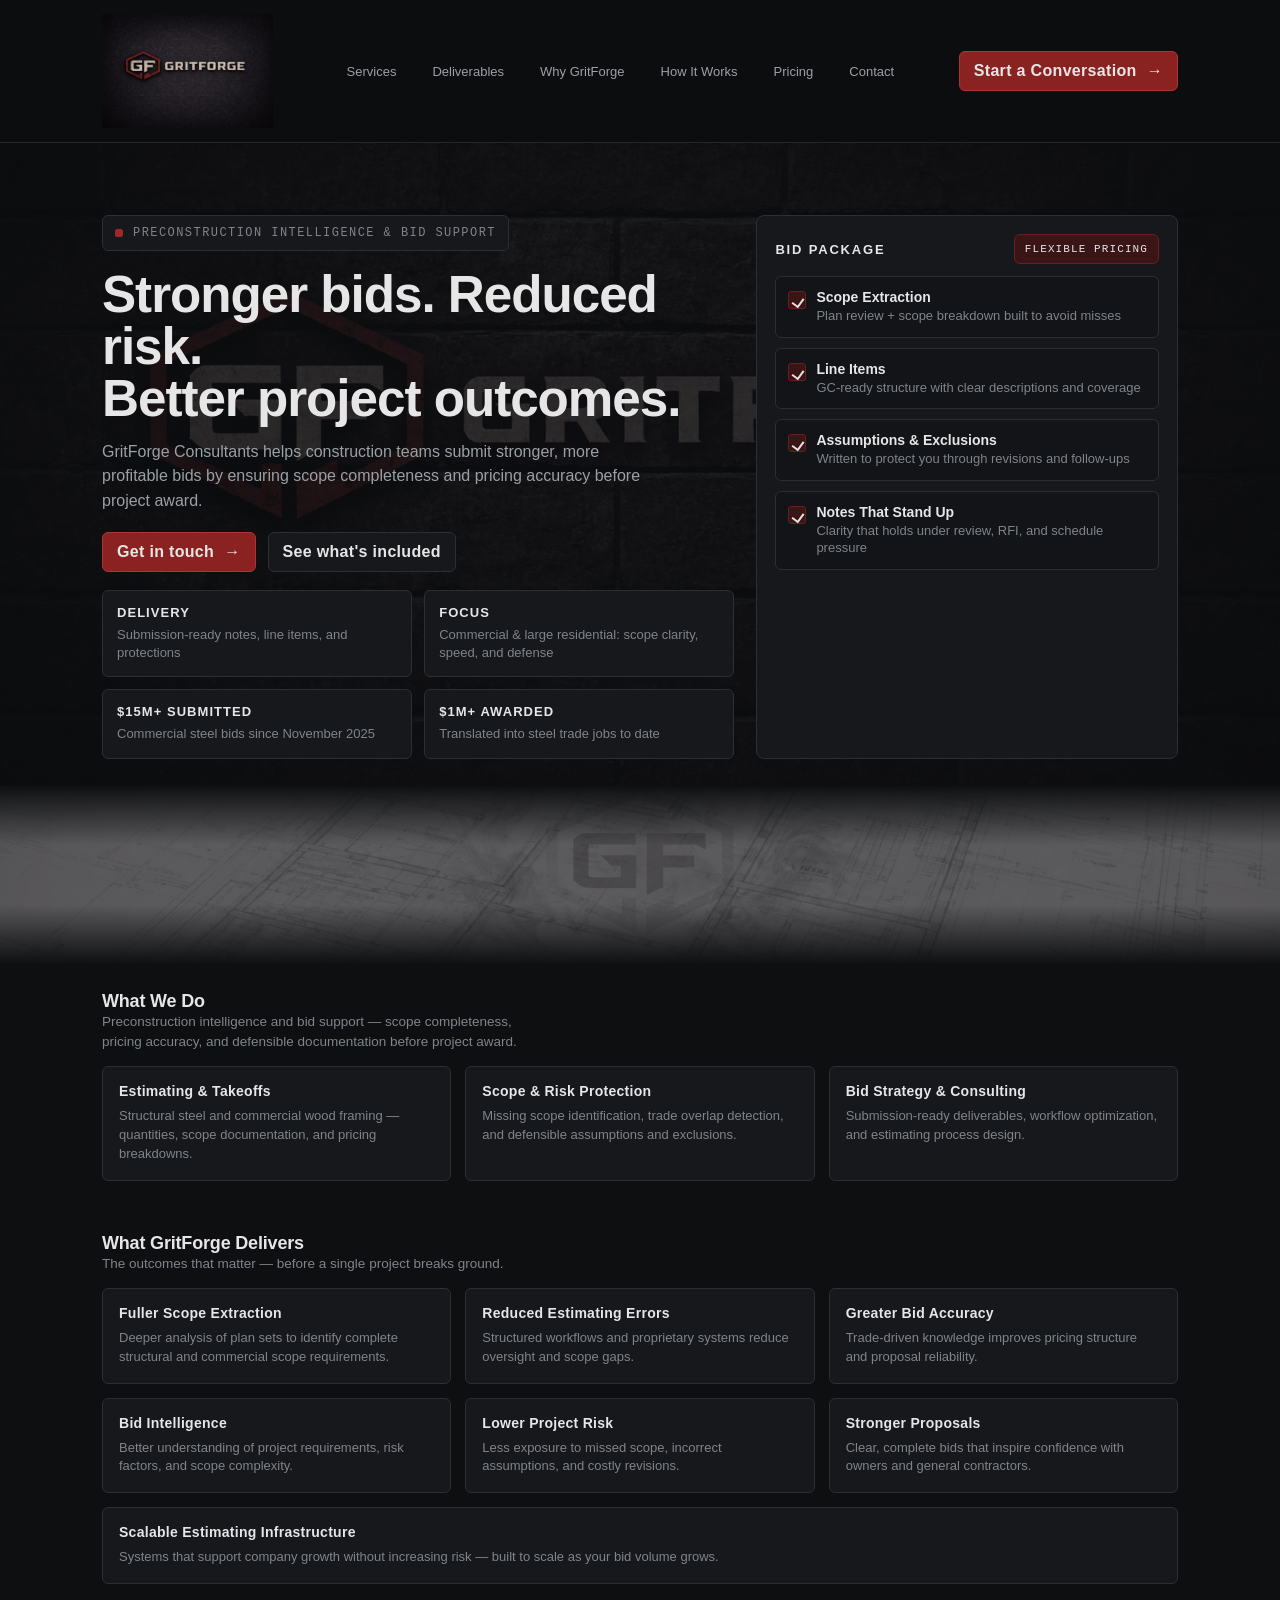
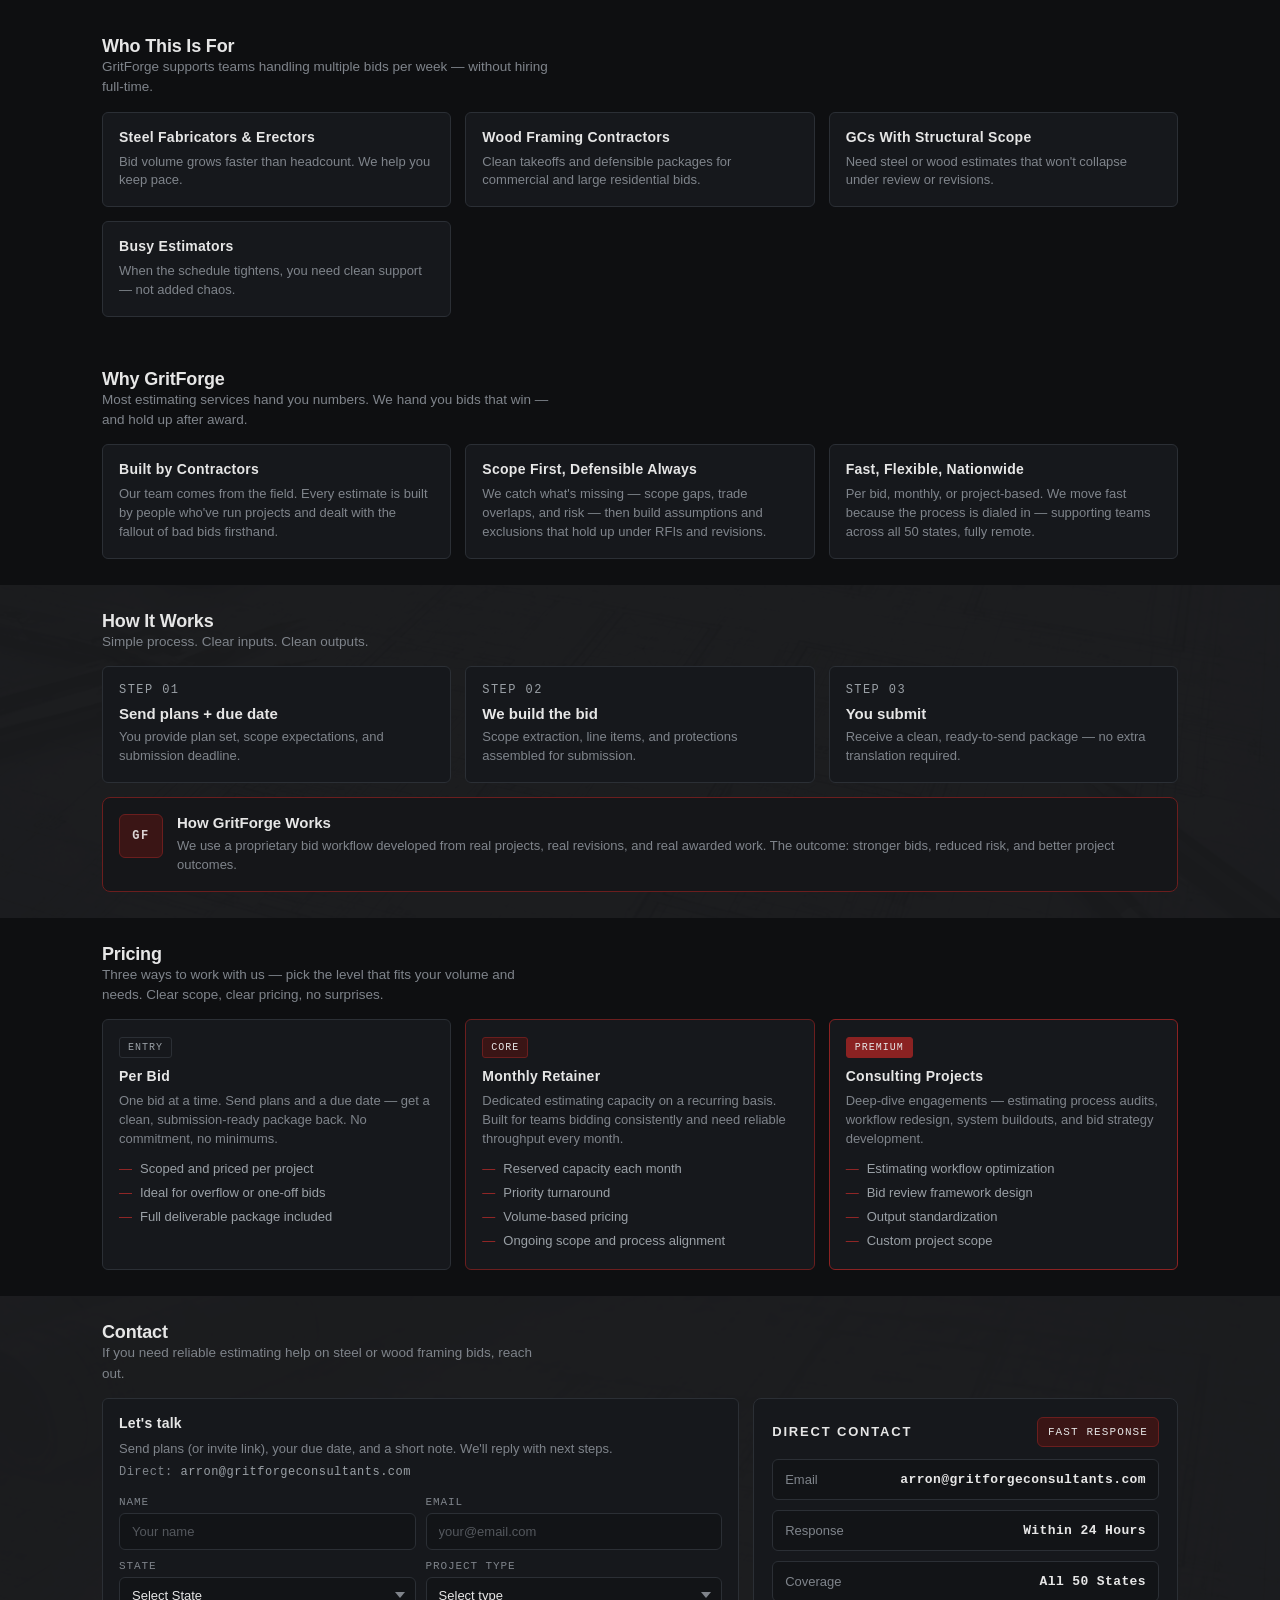
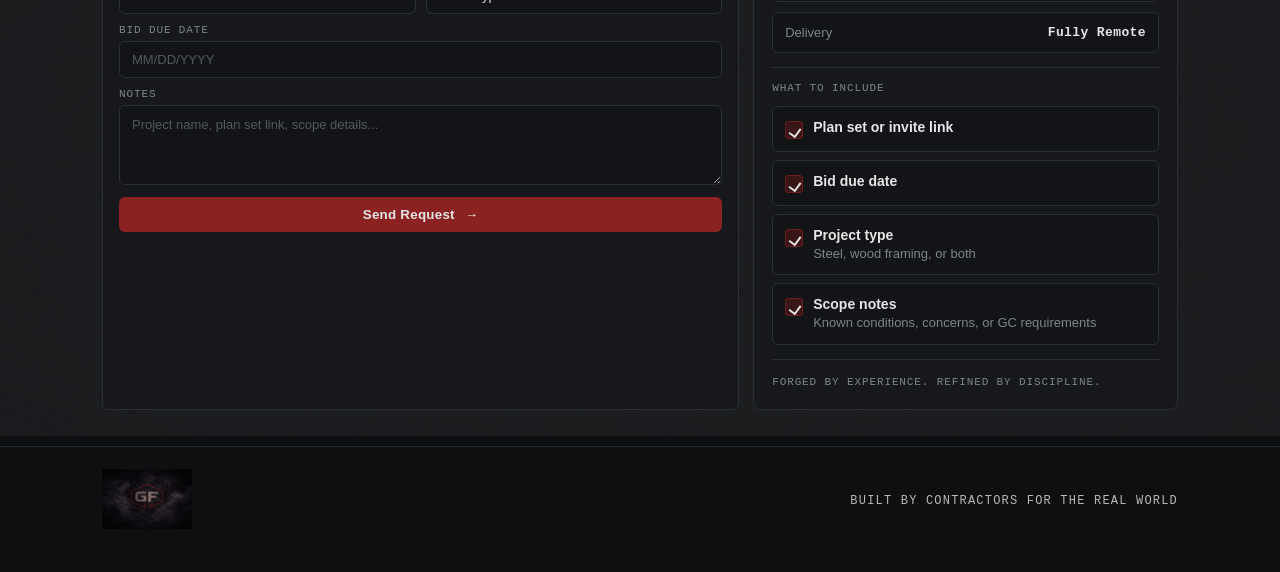
==== commit fa757d42: "style: brighten blueprint banner image filter" ====
--- a/index.html
+++ b/index.html
@@ -198,7 +198,7 @@
       object-fit:cover;
       object-position: center 50%;
       display:block;
-      filter: brightness(0.18) contrast(1.2);
+      filter: brightness(0.38) contrast(1.1);
     }
     .blueprint-banner::before,
     .blueprint-banner::after{
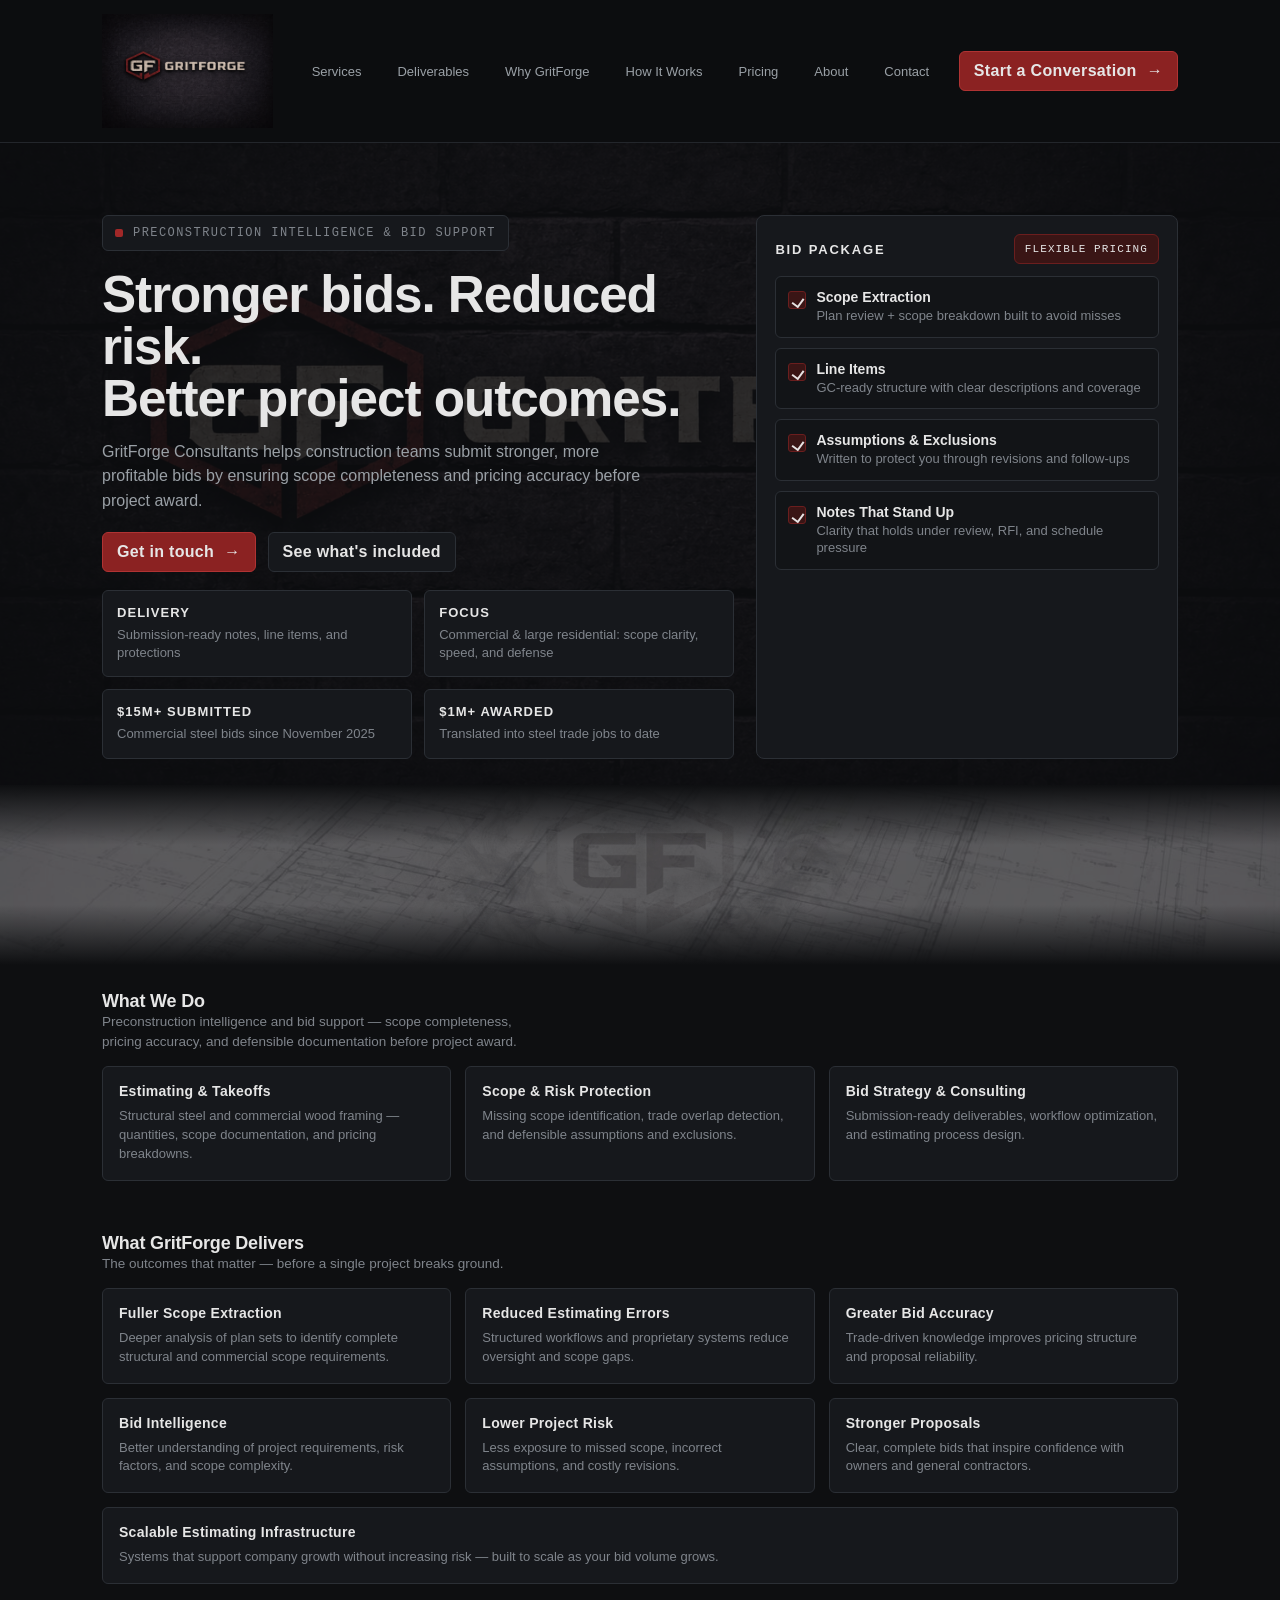
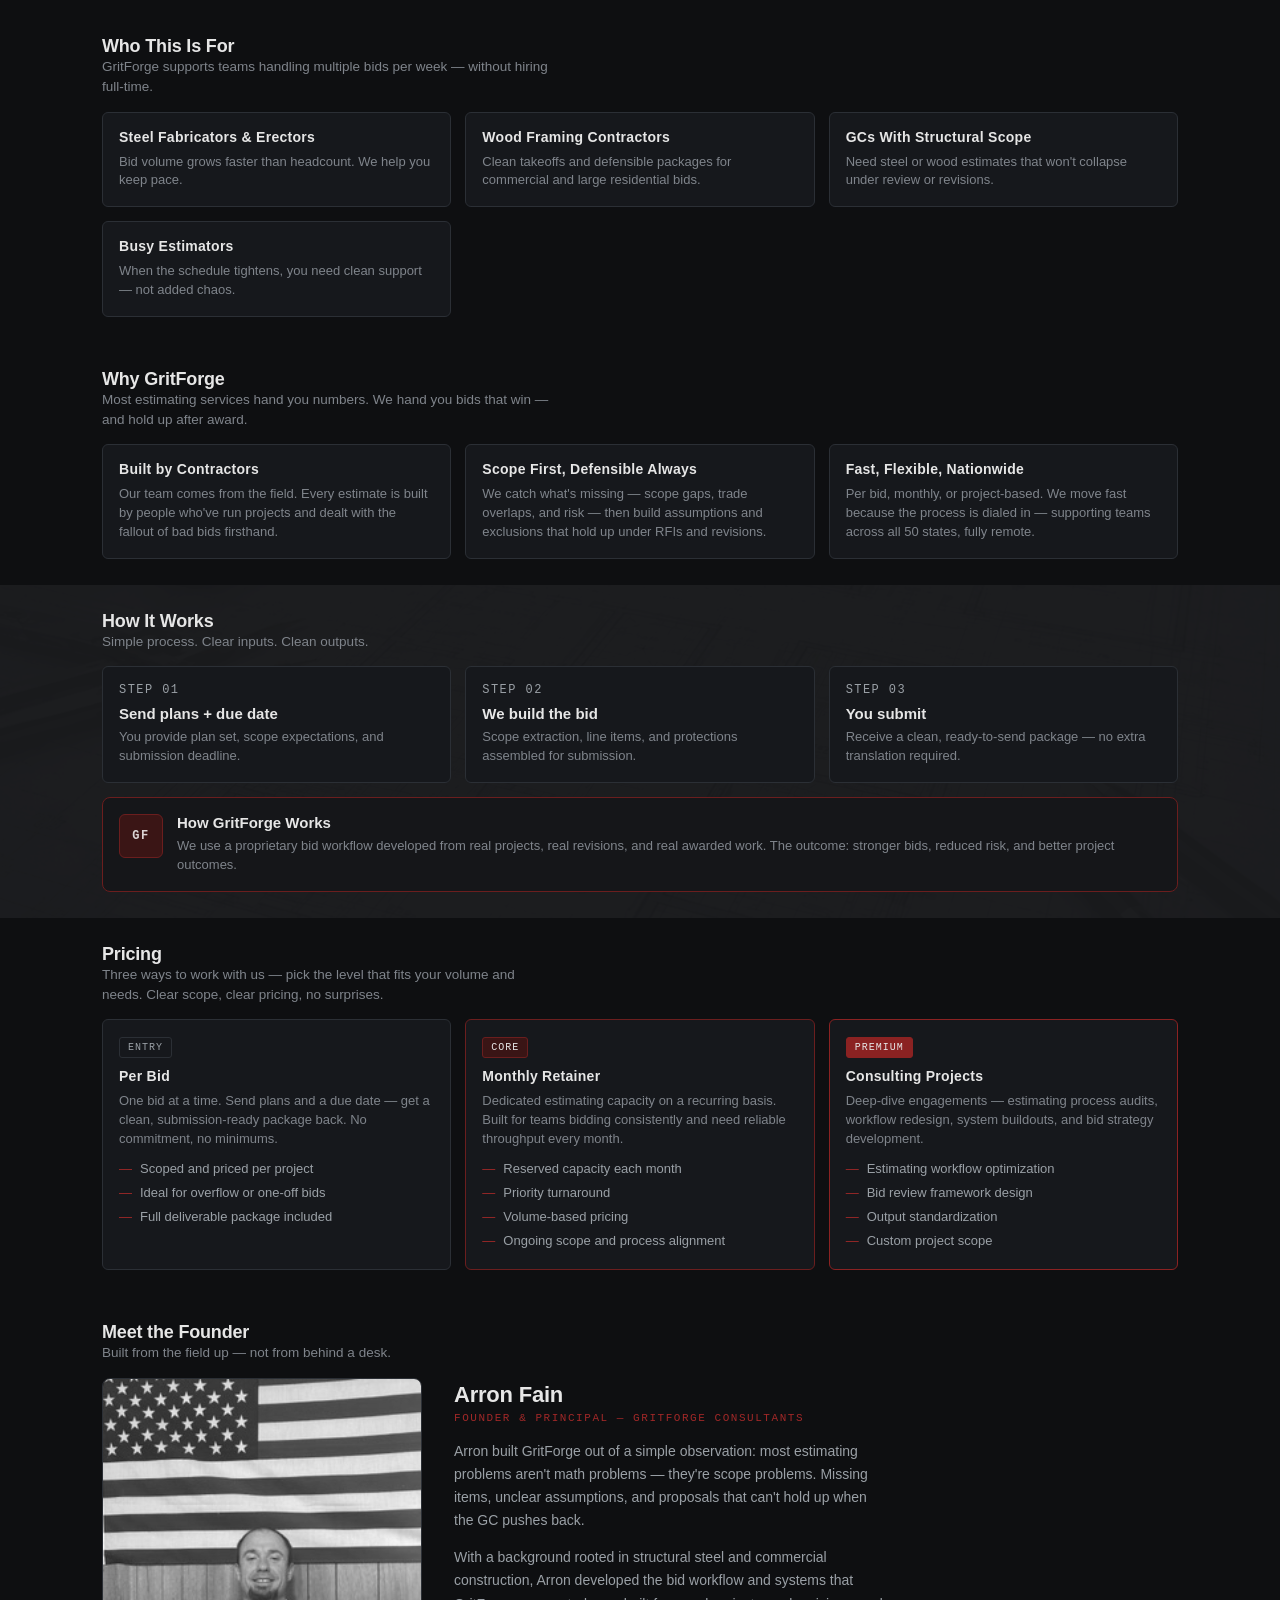
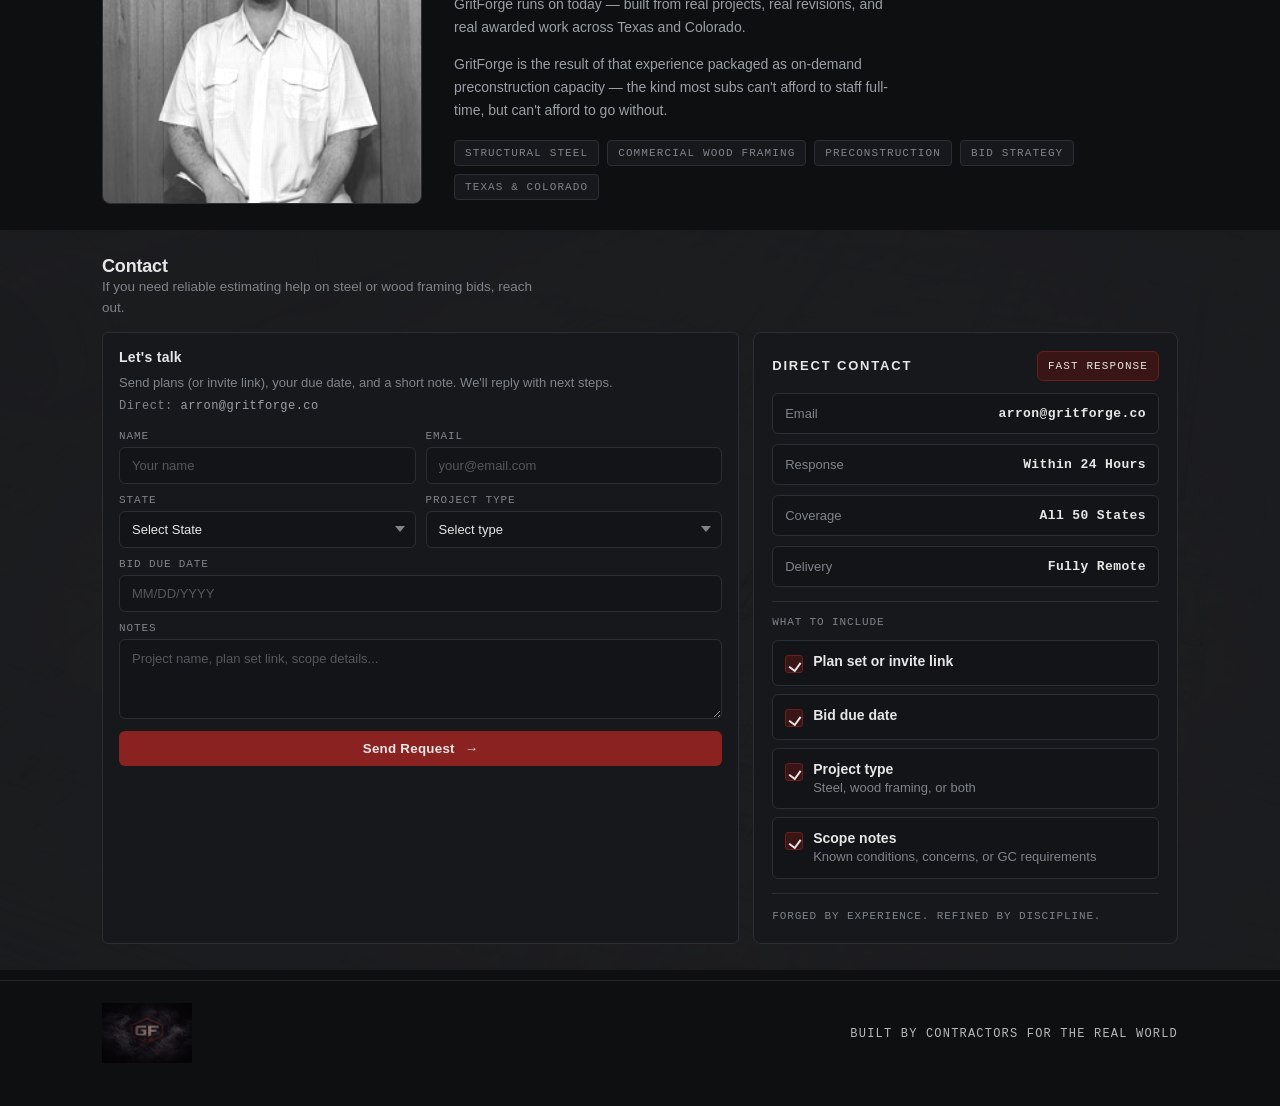
==== commit d15e6cbf: "Add founder section with photo and paint-splash hover overlay - Add Meet the Founder section with Ar" ====
--- a/index.html
+++ b/index.html
@@ -709,12 +709,94 @@
       color: rgba(255,255,255,.70);
     }
 
+    /* founder section */
+    #founder {
+      padding: 26px 0;
+    }
+    .founder-grid {
+      display: grid;
+      grid-template-columns: 320px 1fr;
+      gap: 32px;
+      align-items: center;
+    }
+    .founder-photo-wrap {
+      position: relative;
+      overflow: hidden;
+      border-radius: var(--radius2);
+      border: 1px solid var(--line2);
+      aspect-ratio: 3/4;
+      cursor: default;
+    }
+    .founder-photo-wrap img {
+      width: 100%;
+      height: 100%;
+      object-fit: cover;
+      object-position: center top;
+      display: block;
+      filter: grayscale(100%) brightness(1.15);
+      transition: filter 0.35s ease;
+    }
+    .founder-photo-wrap:hover img {
+      filter: grayscale(100%) brightness(1.1);
+    }
+    .founder-overlay {
+      position: absolute;
+      inset: 0;
+      opacity: 0;
+      transition: opacity 0.35s ease;
+      pointer-events: none;
+    }
+    .founder-photo-wrap:hover .founder-overlay {
+      opacity: 1;
+    }
+    .founder-name {
+      font-size: 22px;
+      font-weight: 800;
+      letter-spacing: -0.01em;
+      margin: 0 0 4px;
+    }
+    .founder-title {
+      font-family: var(--mono);
+      font-size: 11px;
+      letter-spacing: 0.14em;
+      text-transform: uppercase;
+      color: var(--accent2);
+      margin-bottom: 16px;
+    }
+    .founder-bio {
+      color: var(--muted);
+      font-size: 14px;
+      line-height: 1.65;
+      max-width: 56ch;
+    }
+    .founder-bio + .founder-bio {
+      margin-top: 10px;
+    }
+    .founder-tags {
+      display: flex;
+      flex-wrap: wrap;
+      gap: 8px;
+      margin-top: 18px;
+    }
+    .founder-tag {
+      font-family: var(--mono);
+      font-size: 11px;
+      letter-spacing: 0.10em;
+      text-transform: uppercase;
+      padding: 6px 10px;
+      border-radius: 4px;
+      border: 1px solid var(--line2);
+      background: var(--panel);
+      color: var(--muted2);
+    }
+
     /* responsive - tablet */
     @media (max-width: 980px){
       .hero-grid{ grid-template-columns: 1fr; }
       .grid-3{ grid-template-columns: 1fr; }
       .how{ grid-template-columns: 1fr; }
       .contact{ grid-template-columns: 1fr; }
+      .founder-grid{ grid-template-columns: 1fr; }
       nav{ display:none; }
     }
 
@@ -894,7 +976,7 @@
     "description": "Preconstruction intelligence and bid support. Structural steel estimating, wood trade takeoffs, scope gap detection, and defensible bid documentation.",
     "url": "https://gritforgeconsultants.com",
     "logo": "https://gritforgeconsultants.com/GF_Logo_v3.png",
-    "email": "arron@gritforgeconsultants.com",
+    "email": "arron@gritforge.co",
     "areaServed": {
       "@type": "Country",
       "name": "United States"
@@ -921,6 +1003,7 @@
           <a href="#why">Why GritForge</a>
           <a href="#how">How It Works</a>
           <a href="#pricing">Pricing</a>
+          <a href="#founder">About</a>
           <a href="#contact">Contact</a>
         </nav>
 
@@ -1235,6 +1318,109 @@
       </div>
     </section>
 
+    <section id="founder">
+      <div class="wrap">
+        <div class="section-head">
+          <div>
+            <h3>Meet the Founder</h3>
+            <p>Built from the field up — not from behind a desk.</p>
+          </div>
+        </div>
+
+        <div class="founder-grid">
+          <div class="founder-photo-wrap">
+            <img src="arron_fain.jpg" alt="Arron Fain — Founder, GritForge Consultants" />
+            <!-- hover overlay: paint splash on flag stripes -->
+            <svg class="founder-overlay" viewBox="0 0 320 427" xmlns="http://www.w3.org/2000/svg" preserveAspectRatio="xMidYMid slice">
+              <defs>
+                <filter id="brushstroke" x="-5%" y="-150%" width="110%" height="400%">
+                  <feTurbulence type="fractalNoise" baseFrequency="0.022 0.09" numOctaves="5" seed="4" result="noise"/>
+                  <feDisplacementMap in="SourceGraphic" in2="noise" scale="20" xChannelSelector="R" yChannelSelector="G"/>
+                </filter>
+                <filter id="splat" x="-60%" y="-60%" width="220%" height="220%">
+                  <feTurbulence type="fractalNoise" baseFrequency="0.18" numOctaves="3" seed="11" result="noise"/>
+                  <feDisplacementMap in="SourceGraphic" in2="noise" scale="10" xChannelSelector="R" yChannelSelector="G"/>
+                </filter>
+                <linearGradient id="stripe-fade" x1="0" y1="0" x2="0" y2="427" gradientUnits="userSpaceOnUse">
+                  <stop offset="0%"   stop-color="white" stop-opacity="1"/>
+                  <stop offset="32%"  stop-color="white" stop-opacity="1"/>
+                  <stop offset="44%"  stop-color="white" stop-opacity="0"/>
+                </linearGradient>
+                <mask id="stripe-mask">
+                  <rect width="320" height="427" fill="url(#stripe-fade)"/>
+                </mask>
+              </defs>
+
+              <!-- very subtle wash -->
+              <rect width="320" height="427" fill="#000" opacity="0.08"/>
+
+              <!-- paint strokes aligned to flag's red stripes -->
+              <g mask="url(#stripe-mask)" filter="url(#brushstroke)">
+                <!-- stripe 1 -->
+                <path d="M -8,3 Q 80,0 160,4 Q 245,8 328,2 L 328,19 Q 245,23 160,20 Q 80,17 -8,21 Z" fill="#a12828" opacity="0.86"/>
+                <!-- stripe 3 -->
+                <path d="M -8,43 Q 75,38 160,43 Q 242,48 328,41 L 328,59 Q 242,65 160,61 Q 75,57 -8,62 Z" fill="#a12828" opacity="0.78"/>
+                <!-- stripe 5 -->
+                <path d="M -8,83 Q 78,79 160,83 Q 240,87 328,81 L 328,100 Q 240,105 160,101 Q 78,97 -8,102 Z" fill="#a12828" opacity="0.84"/>
+                <!-- stripe 7 -->
+                <path d="M -8,123 Q 72,118 160,123 Q 244,128 328,121 L 328,140 Q 244,146 160,142 Q 72,138 -8,143 Z" fill="#a12828" opacity="0.76"/>
+                <!-- stripe 9 -->
+                <path d="M -8,163 Q 76,158 160,163 Q 241,168 328,161 L 328,180 Q 241,186 160,182 Q 76,178 -8,183 Z" fill="#a12828" opacity="0.82"/>
+                <!-- stripe 11 -->
+                <path d="M -8,203 Q 74,198 160,203 Q 243,208 328,201 L 328,220 Q 243,226 160,222 Q 74,218 -8,223 Z" fill="#a12828" opacity="0.74"/>
+                <!-- stripe 13 -->
+                <path d="M -8,243 Q 77,238 160,243 Q 241,248 328,241 L 328,260 Q 241,266 160,262 Q 77,258 -8,263 Z" fill="#a12828" opacity="0.80"/>
+              </g>
+
+              <!-- paint splatter dots at stroke ends -->
+              <g mask="url(#stripe-mask)" filter="url(#splat)" fill="#a12828">
+                <circle cx="310" cy="10" r="4.5" opacity="0.75"/>
+                <circle cx="304" cy="4"  r="2"   opacity="0.65"/>
+                <circle cx="316" cy="17" r="2.5" opacity="0.60"/>
+                <circle cx="308" cy="50" r="3.5" opacity="0.70"/>
+                <circle cx="315" cy="44" r="1.8" opacity="0.55"/>
+                <circle cx="8"   cy="90" r="4"   opacity="0.70"/>
+                <circle cx="3"   cy="83" r="2"   opacity="0.60"/>
+                <circle cx="312" cy="90" r="3"   opacity="0.65"/>
+                <circle cx="8"   cy="130" r="3.5" opacity="0.68"/>
+                <circle cx="14"  cy="124" r="1.5" opacity="0.55"/>
+                <circle cx="308" cy="131" r="2.5" opacity="0.62"/>
+                <circle cx="5"   cy="170" r="4"   opacity="0.72"/>
+                <circle cx="12"  cy="163" r="2"   opacity="0.58"/>
+                <circle cx="310" cy="171" r="3"   opacity="0.66"/>
+                <circle cx="7"   cy="210" r="3.5" opacity="0.68"/>
+                <circle cx="313" cy="211" r="2.5" opacity="0.60"/>
+                <circle cx="9"   cy="250" r="4"   opacity="0.74"/>
+                <circle cx="3"   cy="243" r="1.8" opacity="0.55"/>
+                <circle cx="311" cy="251" r="3"   opacity="0.64"/>
+              </g>
+            </svg>
+          </div>
+
+          <div>
+            <div class="founder-name">Arron Fain</div>
+            <div class="founder-title">Founder &amp; Principal — GritForge Consultants</div>
+            <p class="founder-bio">
+              Arron built GritForge out of a simple observation: most estimating problems aren't math problems — they're scope problems. Missing items, unclear assumptions, and proposals that can't hold up when the GC pushes back.
+            </p>
+            <p class="founder-bio">
+              With a background rooted in structural steel and commercial construction, Arron developed the bid workflow and systems that GritForge runs on today — built from real projects, real revisions, and real awarded work across Texas and Colorado.
+            </p>
+            <p class="founder-bio">
+              GritForge is the result of that experience packaged as on-demand preconstruction capacity — the kind most subs can't afford to staff full-time, but can't afford to go without.
+            </p>
+            <div class="founder-tags">
+              <span class="founder-tag">Structural Steel</span>
+              <span class="founder-tag">Commercial Wood Framing</span>
+              <span class="founder-tag">Preconstruction</span>
+              <span class="founder-tag">Bid Strategy</span>
+              <span class="founder-tag">Texas &amp; Colorado</span>
+            </div>
+          </div>
+        </div>
+      </div>
+    </section>
+
     <section id="contact" class="section-bg">
       <div class="wrap">
         <div class="section-head">
@@ -1251,10 +1437,10 @@
               Send plans (or invite link), your due date, and a short note. We'll reply with next steps.
             </p>
             <p style="margin:0;font-family:var(--mono);font-size:12px;letter-spacing:.04em;color:var(--muted2);">
-              Direct: <a href="mailto:arron@gritforgeconsultants.com" style="color:var(--muted);">arron@gritforgeconsultants.com</a>
+              Direct: <a href="mailto:arron@gritforge.co" style="color:var(--muted);">arron@gritforge.co</a>
             </p>
 
-            <form class="contact-form" action="https://formsubmit.co/arron@gritforgeconsultants.com" method="POST">
+            <form class="contact-form" action="https://formsubmit.co/arron@gritforge.co" method="POST">
               <input type="hidden" name="_subject" value="New Bid Support Request — GritForge">
               <input type="hidden" name="_next" value="https://gritforgeconsultants.com/">
               <input type="hidden" name="_captcha" value="false">
@@ -1325,7 +1511,7 @@
               <div class="contact-details" style="margin-top:0;">
                 <div class="row">
                   <span>Email</span>
-                  <b><a href="mailto:arron@gritforgeconsultants.com" style="color:inherit;">arron@gritforgeconsultants.com</a></b>
+                  <b><a href="mailto:arron@gritforge.co" style="color:inherit;">arron@gritforge.co</a></b>
                 </div>
                 <div class="row">
                   <span>Response</span>
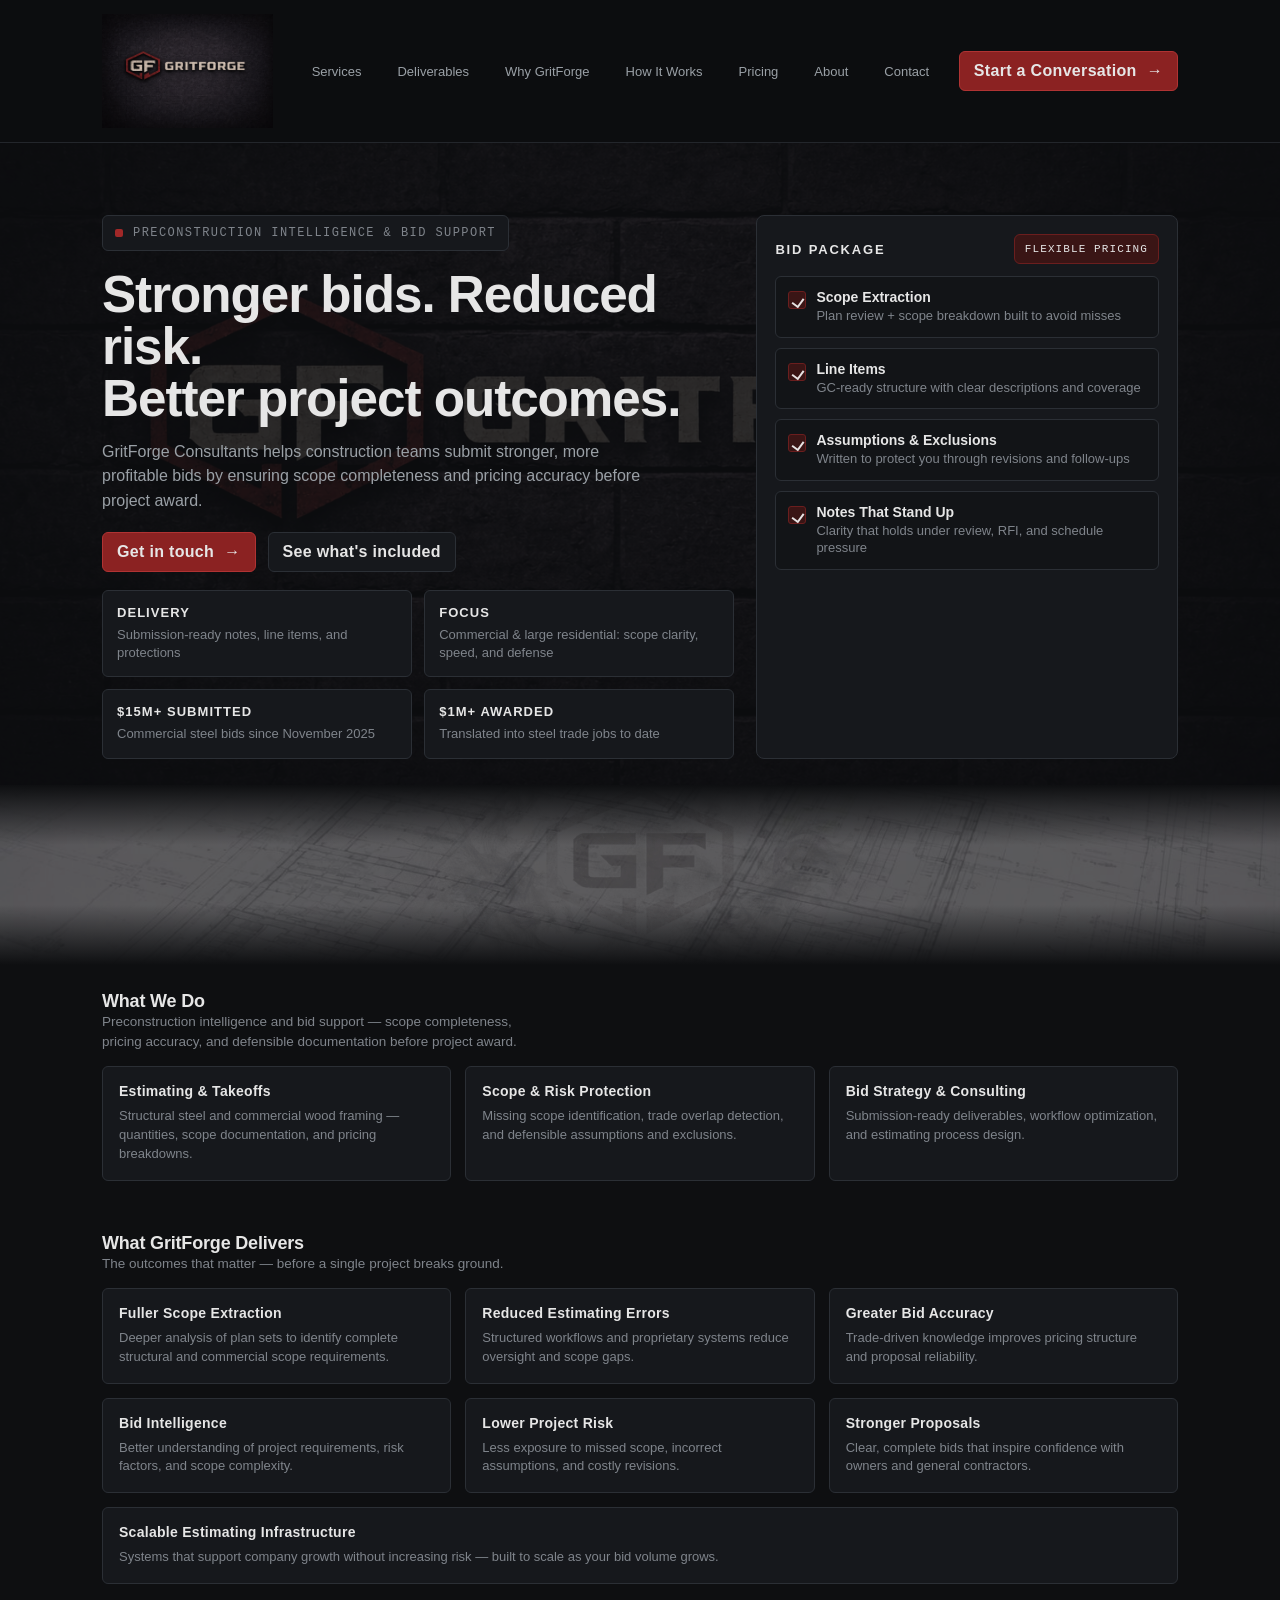
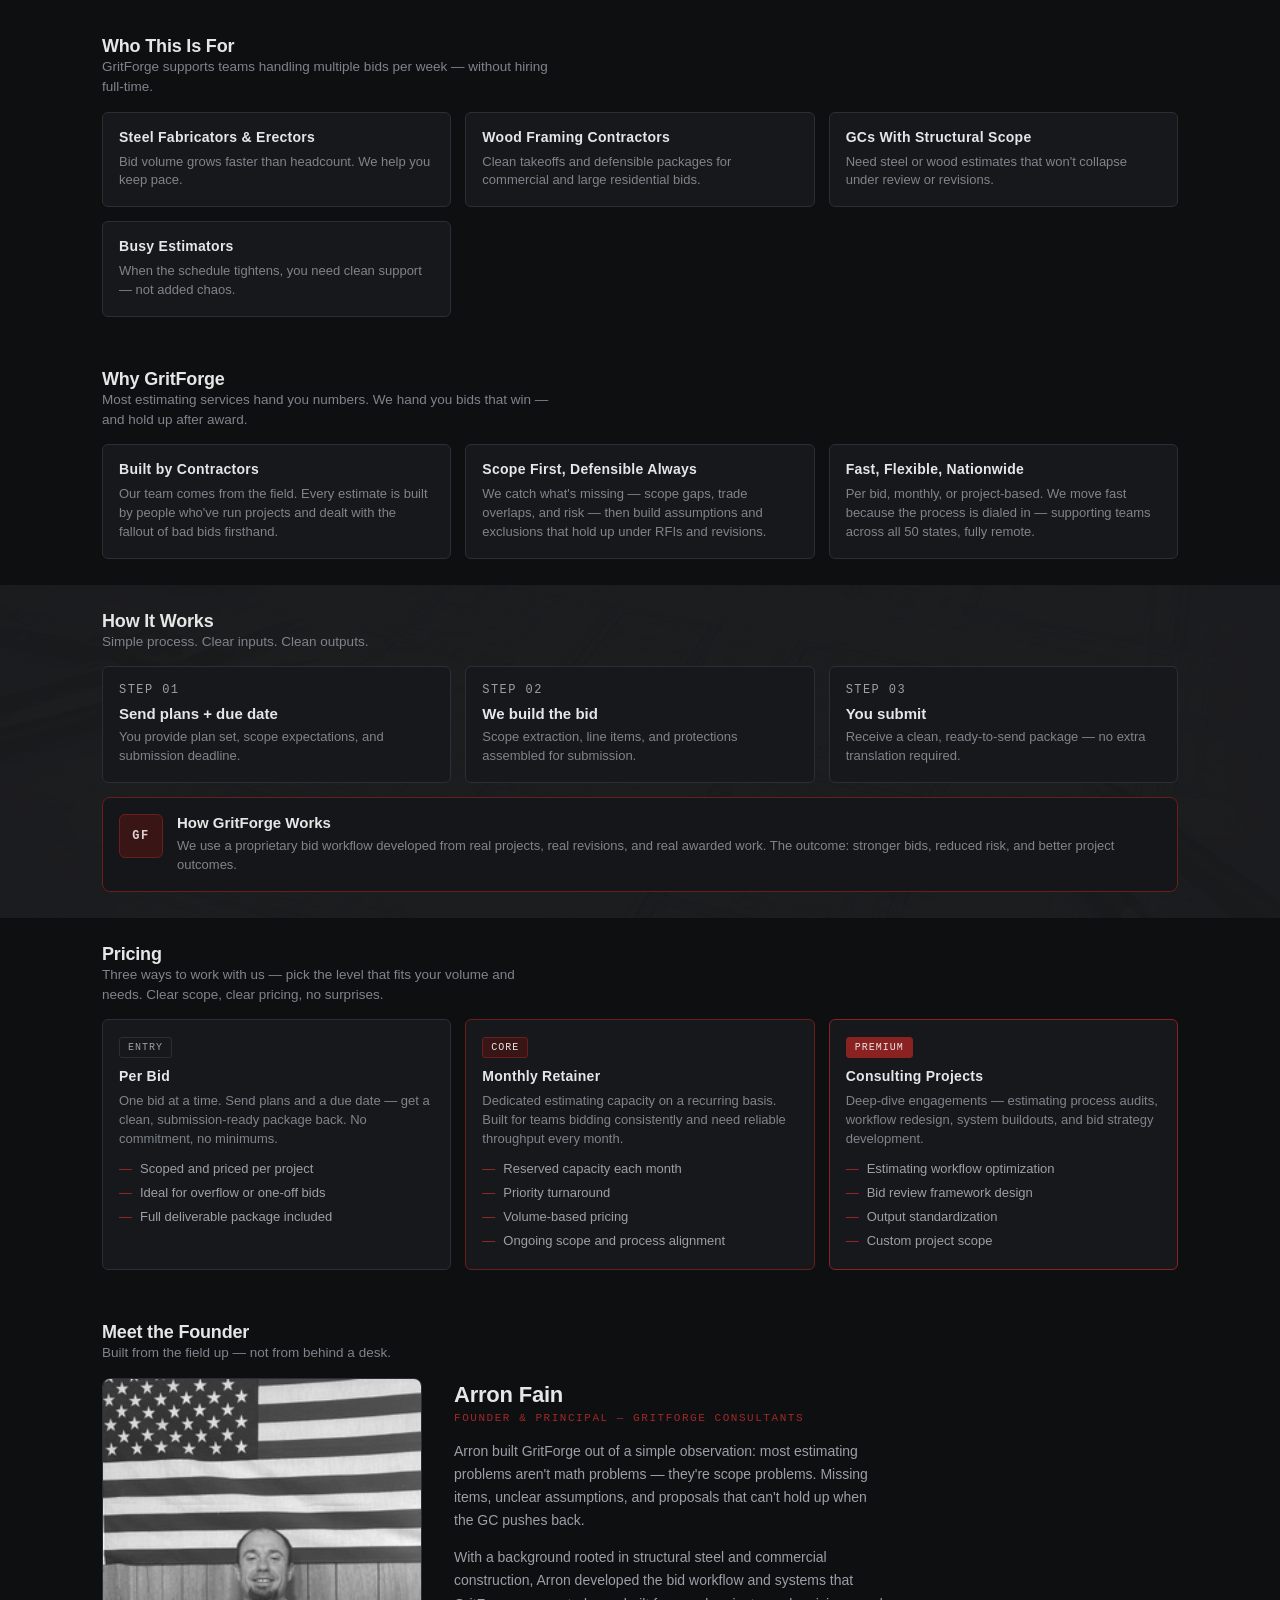
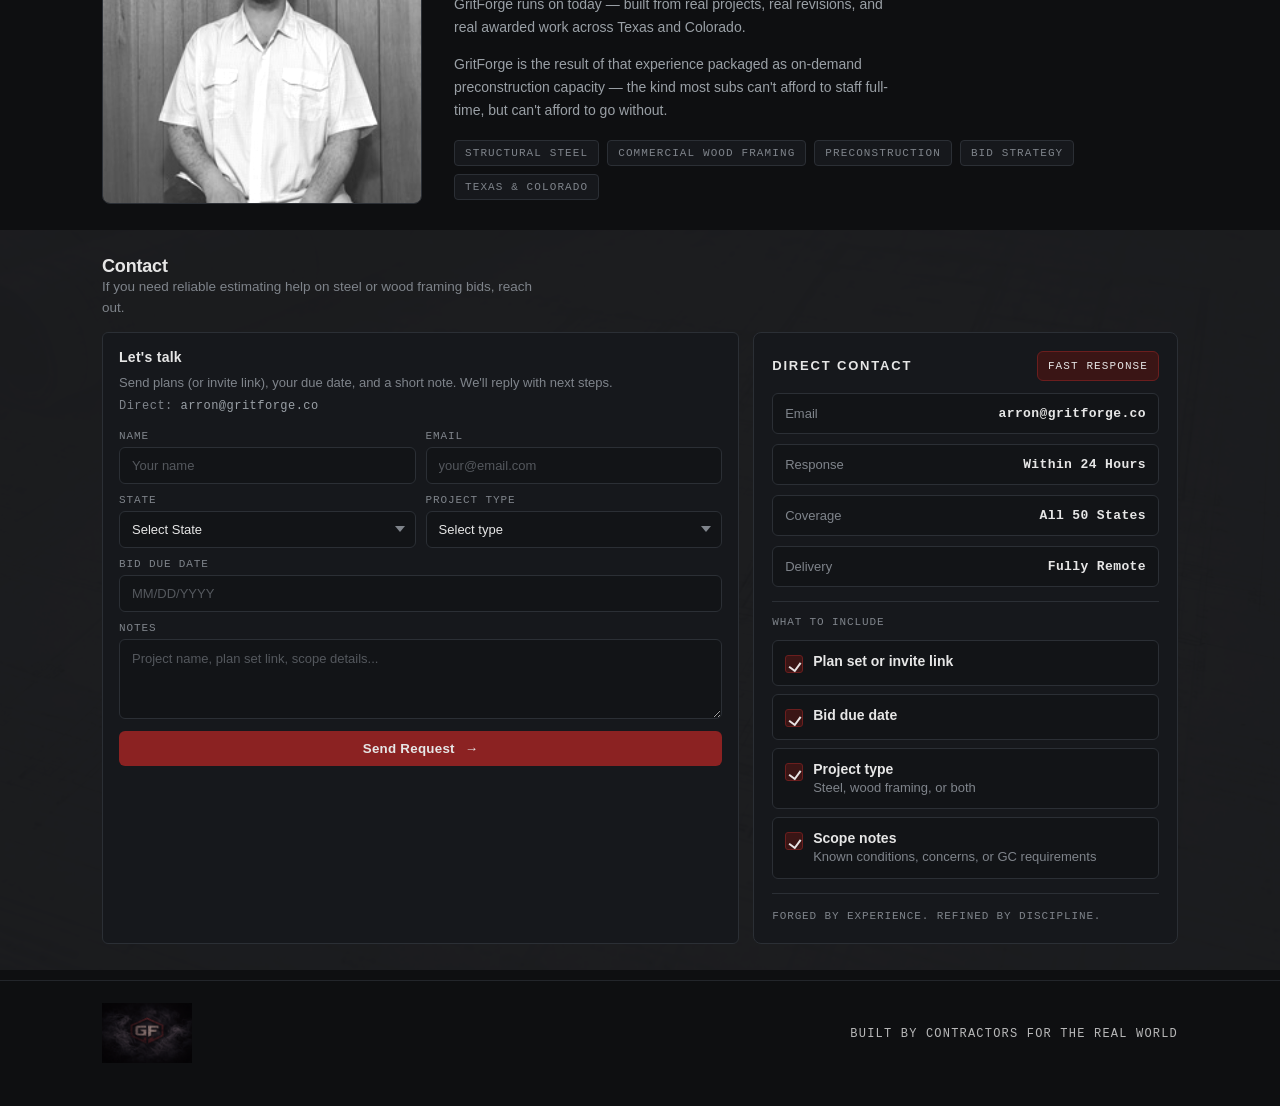
==== commit cd532a0c: "Add navy blue canton paint overlay with star grid on founder photo hover effect Co-Authored-By: Clau" ====
--- a/index.html
+++ b/index.html
@@ -1349,6 +1349,12 @@
                 <mask id="stripe-mask">
                   <rect width="320" height="427" fill="url(#stripe-fade)"/>
                 </mask>
+                <clipPath id="canton-clip">
+                  <rect x="-8" y="-2" width="140" height="148"/>
+                </clipPath>
+                <symbol id="gf-star" overflow="visible">
+                  <polygon points="0,-4 1.0,-1.38 3.80,-1.24 1.62,0.53 2.35,3.24 0,1.7 -2.35,3.24 -1.62,0.53 -3.80,-1.24 -1.0,-1.38"/>
+                </symbol>
               </defs>
 
               <!-- very subtle wash -->
@@ -1393,6 +1399,51 @@
                 <circle cx="9"   cy="250" r="4"   opacity="0.74"/>
                 <circle cx="3"   cy="243" r="1.8" opacity="0.55"/>
                 <circle cx="311" cy="251" r="3"   opacity="0.64"/>
+              </g>
+
+              <!-- canton (blue field of stars) paint overlay -->
+              <g clip-path="url(#canton-clip)" filter="url(#brushstroke)">
+                <path d="M -8,-2 Q 38,2 70,0 Q 108,2 140,-1 L 140,25 Q 108,28 70,26 Q 38,23 -8,27 Z" fill="#0c1e5e" opacity="0.80"/>
+                <path d="M -8,23 Q 36,19 70,23 Q 108,27 140,21 L 140,48 Q 108,52 70,49 Q 36,46 -8,50 Z" fill="#0c1e5e" opacity="0.76"/>
+                <path d="M -8,47 Q 40,43 70,47 Q 106,51 140,45 L 140,73 Q 106,77 70,74 Q 40,70 -8,74 Z" fill="#0c1e5e" opacity="0.82"/>
+                <path d="M -8,72 Q 38,67 70,72 Q 107,76 140,69 L 140,97 Q 107,102 70,98 Q 38,95 -8,99 Z" fill="#0c1e5e" opacity="0.78"/>
+                <path d="M -8,96 Q 42,91 70,96 Q 105,100 140,93 L 140,121 Q 105,126 70,122 Q 42,118 -8,122 Z" fill="#0c1e5e" opacity="0.80"/>
+                <path d="M -8,120 Q 38,115 70,120 Q 107,124 140,117 L 140,148 Q 107,152 70,149 Q 38,145 -8,149 Z" fill="#0c1e5e" opacity="0.76"/>
+              </g>
+              <!-- white stars over canton -->
+              <g clip-path="url(#canton-clip)" filter="url(#splat)" fill="white">
+                <use href="#gf-star" x="14"  y="13"  opacity="0.82"/>
+                <use href="#gf-star" x="38"  y="13"  opacity="0.76"/>
+                <use href="#gf-star" x="62"  y="13"  opacity="0.80"/>
+                <use href="#gf-star" x="86"  y="13"  opacity="0.74"/>
+                <use href="#gf-star" x="110" y="13"  opacity="0.78"/>
+                <use href="#gf-star" x="26"  y="33"  opacity="0.78"/>
+                <use href="#gf-star" x="50"  y="33"  opacity="0.82"/>
+                <use href="#gf-star" x="74"  y="33"  opacity="0.76"/>
+                <use href="#gf-star" x="98"  y="33"  opacity="0.80"/>
+                <use href="#gf-star" x="14"  y="53"  opacity="0.74"/>
+                <use href="#gf-star" x="38"  y="53"  opacity="0.80"/>
+                <use href="#gf-star" x="62"  y="53"  opacity="0.84"/>
+                <use href="#gf-star" x="86"  y="53"  opacity="0.76"/>
+                <use href="#gf-star" x="110" y="53"  opacity="0.80"/>
+                <use href="#gf-star" x="26"  y="73"  opacity="0.82"/>
+                <use href="#gf-star" x="50"  y="73"  opacity="0.76"/>
+                <use href="#gf-star" x="74"  y="73"  opacity="0.80"/>
+                <use href="#gf-star" x="98"  y="73"  opacity="0.74"/>
+                <use href="#gf-star" x="14"  y="93"  opacity="0.78"/>
+                <use href="#gf-star" x="38"  y="93"  opacity="0.82"/>
+                <use href="#gf-star" x="62"  y="93"  opacity="0.76"/>
+                <use href="#gf-star" x="86"  y="93"  opacity="0.80"/>
+                <use href="#gf-star" x="110" y="93"  opacity="0.74"/>
+                <use href="#gf-star" x="26"  y="113" opacity="0.80"/>
+                <use href="#gf-star" x="50"  y="113" opacity="0.76"/>
+                <use href="#gf-star" x="74"  y="113" opacity="0.82"/>
+                <use href="#gf-star" x="98"  y="113" opacity="0.78"/>
+                <use href="#gf-star" x="14"  y="133" opacity="0.76"/>
+                <use href="#gf-star" x="38"  y="133" opacity="0.80"/>
+                <use href="#gf-star" x="62"  y="133" opacity="0.82"/>
+                <use href="#gf-star" x="86"  y="133" opacity="0.76"/>
+                <use href="#gf-star" x="110" y="133" opacity="0.80"/>
               </g>
             </svg>
           </div>
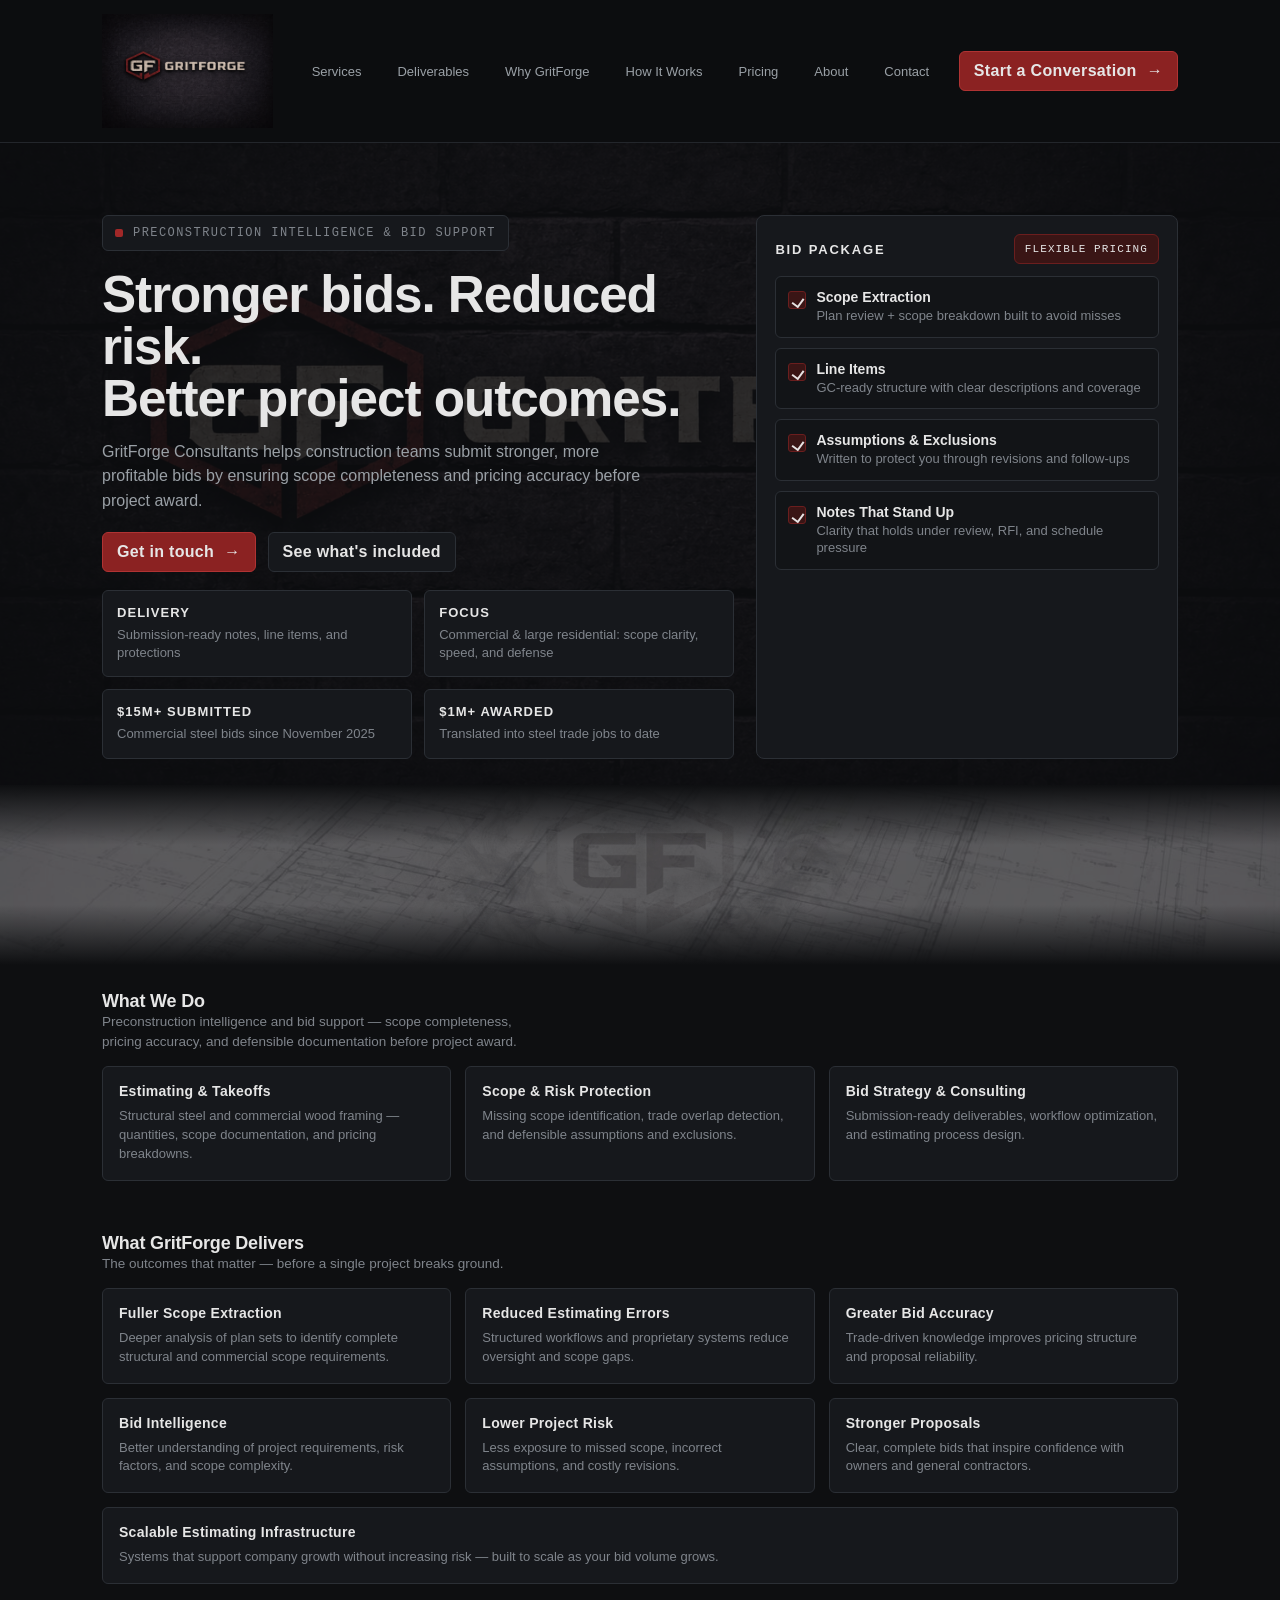
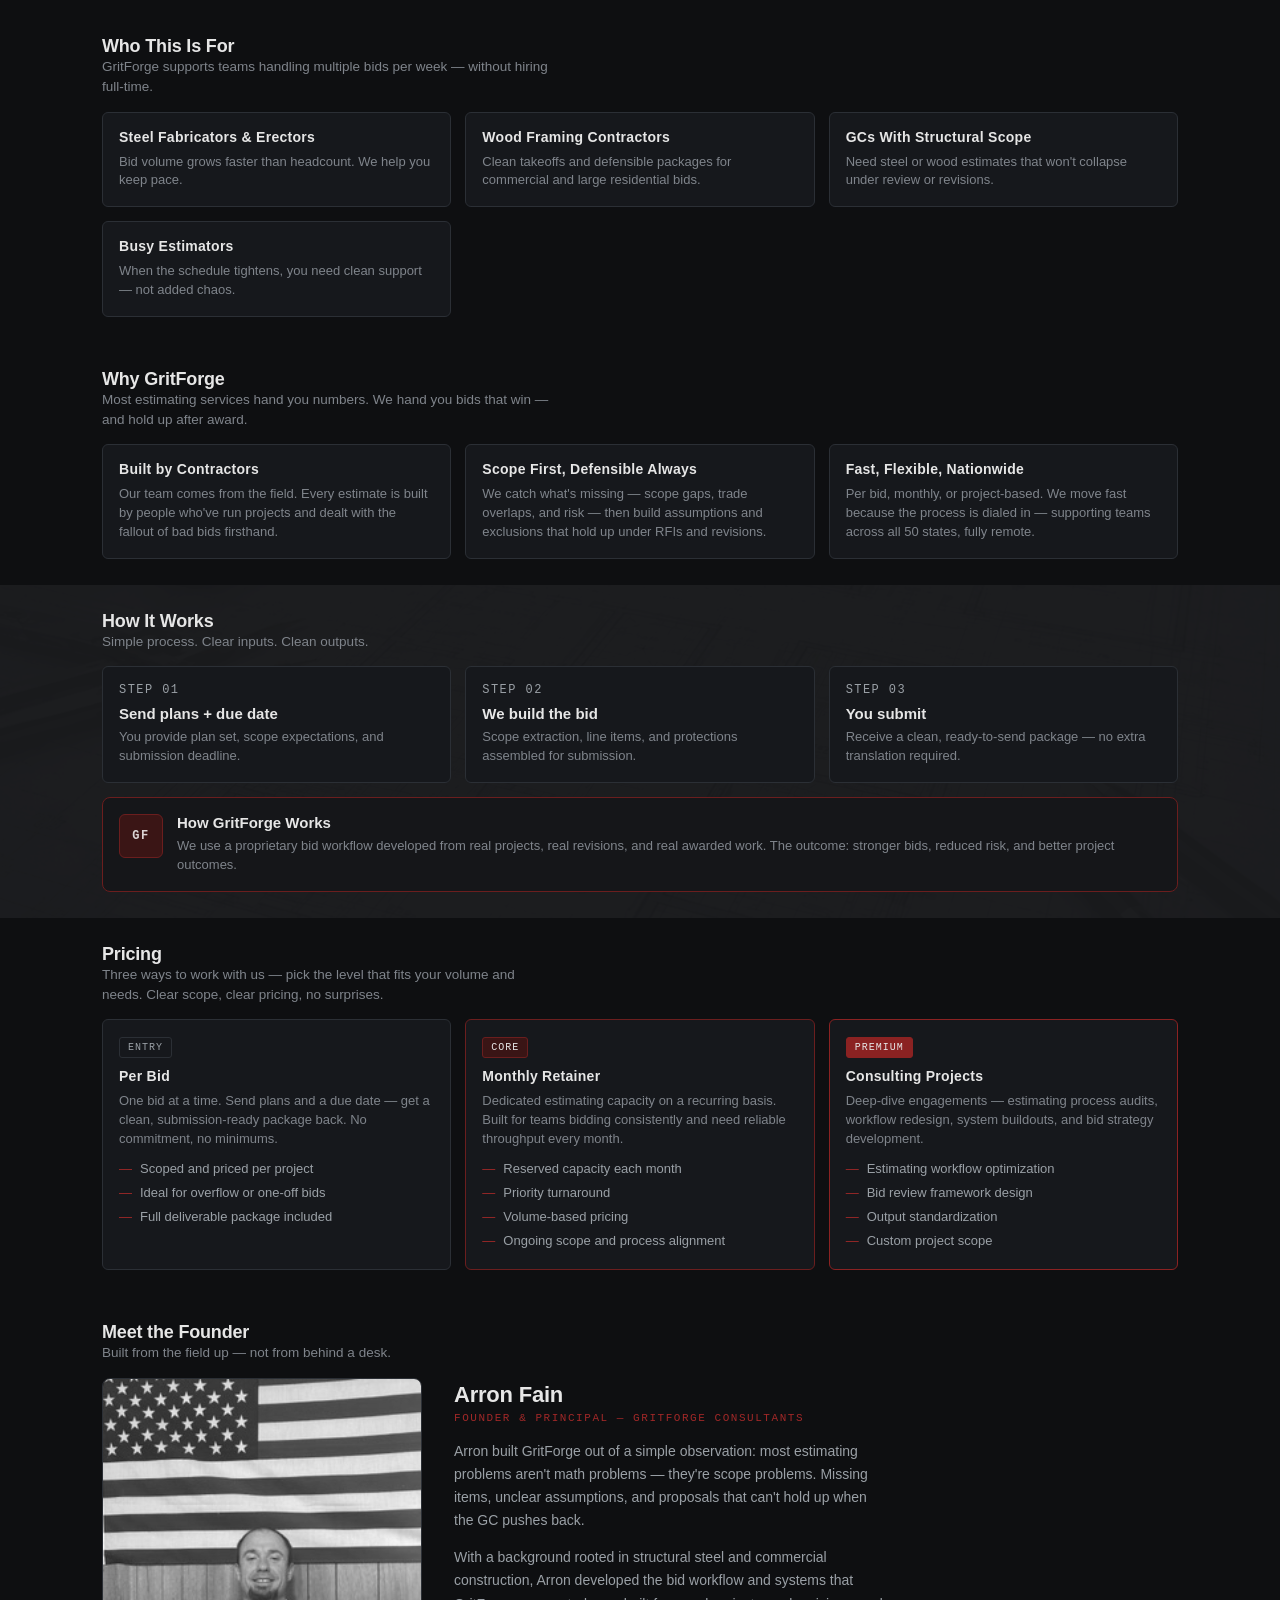
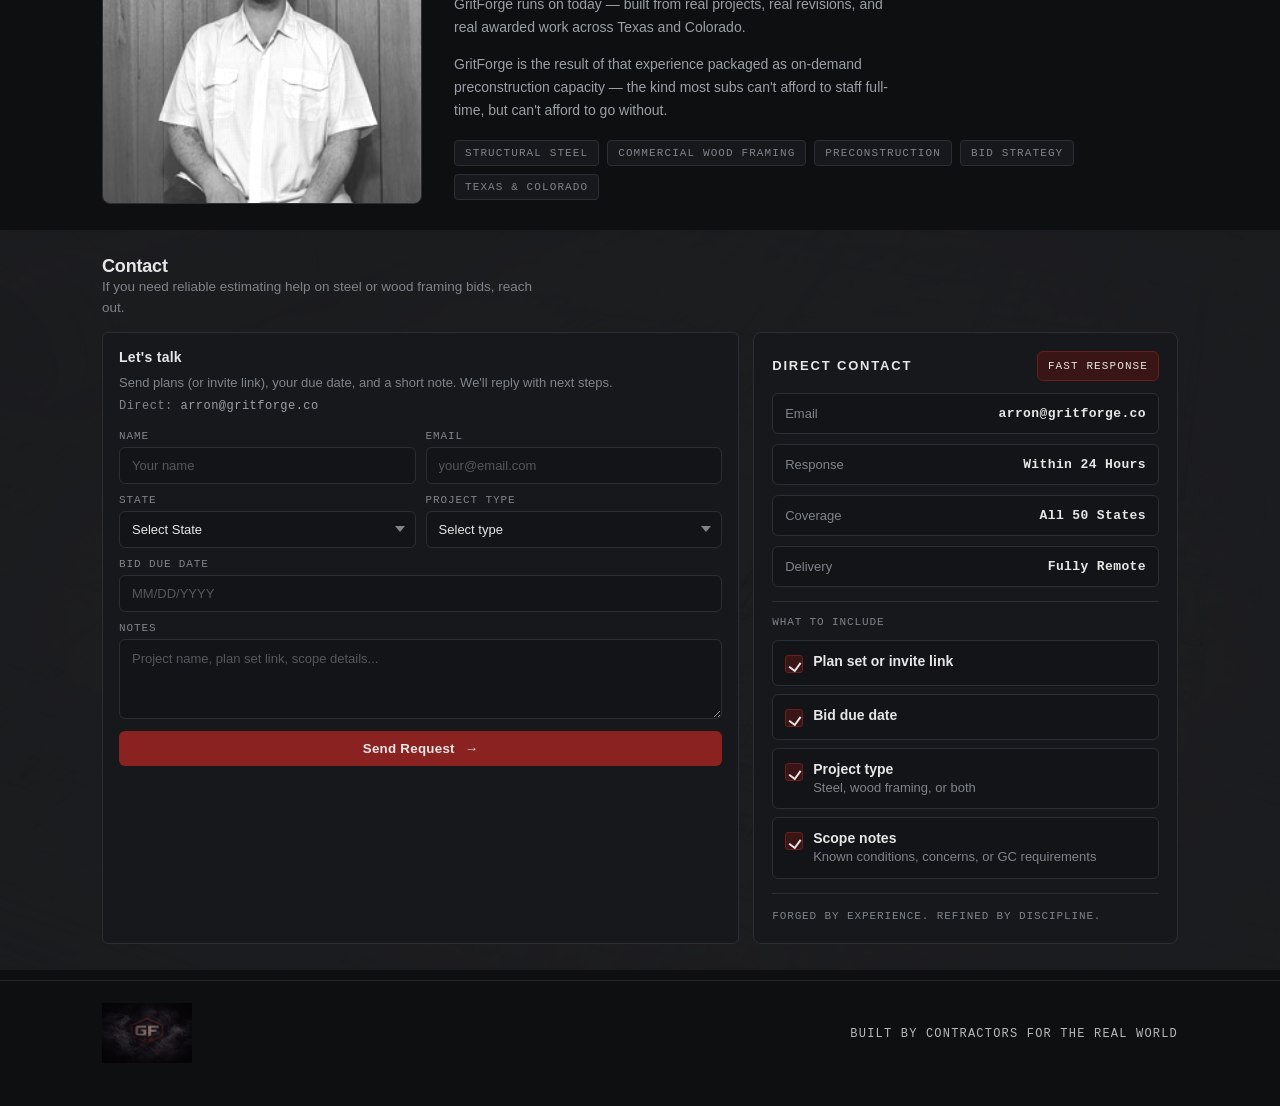
==== commit c3388622: "Adjust canton overlay: darker navy, wider width, shorter height to match flag proportions Co-Authore" ====
--- a/index.html
+++ b/index.html
@@ -1350,7 +1350,7 @@
                   <rect width="320" height="427" fill="url(#stripe-fade)"/>
                 </mask>
                 <clipPath id="canton-clip">
-                  <rect x="-8" y="-2" width="140" height="148"/>
+                  <rect x="-8" y="-2" width="190" height="108"/>
                 </clipPath>
                 <symbol id="gf-star" overflow="visible">
                   <polygon points="0,-4 1.0,-1.38 3.80,-1.24 1.62,0.53 2.35,3.24 0,1.7 -2.35,3.24 -1.62,0.53 -3.80,-1.24 -1.0,-1.38"/>
@@ -1403,47 +1403,42 @@
 
               <!-- canton (blue field of stars) paint overlay -->
               <g clip-path="url(#canton-clip)" filter="url(#brushstroke)">
-                <path d="M -8,-2 Q 38,2 70,0 Q 108,2 140,-1 L 140,25 Q 108,28 70,26 Q 38,23 -8,27 Z" fill="#0c1e5e" opacity="0.80"/>
-                <path d="M -8,23 Q 36,19 70,23 Q 108,27 140,21 L 140,48 Q 108,52 70,49 Q 36,46 -8,50 Z" fill="#0c1e5e" opacity="0.76"/>
-                <path d="M -8,47 Q 40,43 70,47 Q 106,51 140,45 L 140,73 Q 106,77 70,74 Q 40,70 -8,74 Z" fill="#0c1e5e" opacity="0.82"/>
-                <path d="M -8,72 Q 38,67 70,72 Q 107,76 140,69 L 140,97 Q 107,102 70,98 Q 38,95 -8,99 Z" fill="#0c1e5e" opacity="0.78"/>
-                <path d="M -8,96 Q 42,91 70,96 Q 105,100 140,93 L 140,121 Q 105,126 70,122 Q 42,118 -8,122 Z" fill="#0c1e5e" opacity="0.80"/>
-                <path d="M -8,120 Q 38,115 70,120 Q 107,124 140,117 L 140,148 Q 107,152 70,149 Q 38,145 -8,149 Z" fill="#0c1e5e" opacity="0.76"/>
+                <path d="M -8,-2 Q 50,2 95,0 Q 145,2 184,-1 L 184,24 Q 145,28 95,25 Q 50,22 -8,26 Z" fill="#04111e" opacity="0.88"/>
+                <path d="M -8,23 Q 48,18 95,23 Q 146,27 184,20 L 184,46 Q 146,51 95,48 Q 48,44 -8,48 Z" fill="#04111e" opacity="0.86"/>
+                <path d="M -8,45 Q 52,40 95,45 Q 144,50 184,43 L 184,69 Q 144,74 95,70 Q 52,66 -8,70 Z" fill="#04111e" opacity="0.88"/>
+                <path d="M -8,68 Q 50,63 95,68 Q 145,72 184,66 L 184,92 Q 145,97 95,93 Q 50,89 -8,93 Z" fill="#04111e" opacity="0.86"/>
+                <path d="M -8,91 Q 54,86 95,91 Q 143,95 184,89 L 184,110 Q 143,115 95,112 Q 54,108 -8,112 Z" fill="#04111e" opacity="0.88"/>
               </g>
               <!-- white stars over canton -->
               <g clip-path="url(#canton-clip)" filter="url(#splat)" fill="white">
-                <use href="#gf-star" x="14"  y="13"  opacity="0.82"/>
-                <use href="#gf-star" x="38"  y="13"  opacity="0.76"/>
-                <use href="#gf-star" x="62"  y="13"  opacity="0.80"/>
-                <use href="#gf-star" x="86"  y="13"  opacity="0.74"/>
-                <use href="#gf-star" x="110" y="13"  opacity="0.78"/>
-                <use href="#gf-star" x="26"  y="33"  opacity="0.78"/>
-                <use href="#gf-star" x="50"  y="33"  opacity="0.82"/>
-                <use href="#gf-star" x="74"  y="33"  opacity="0.76"/>
-                <use href="#gf-star" x="98"  y="33"  opacity="0.80"/>
-                <use href="#gf-star" x="14"  y="53"  opacity="0.74"/>
-                <use href="#gf-star" x="38"  y="53"  opacity="0.80"/>
-                <use href="#gf-star" x="62"  y="53"  opacity="0.84"/>
-                <use href="#gf-star" x="86"  y="53"  opacity="0.76"/>
-                <use href="#gf-star" x="110" y="53"  opacity="0.80"/>
-                <use href="#gf-star" x="26"  y="73"  opacity="0.82"/>
-                <use href="#gf-star" x="50"  y="73"  opacity="0.76"/>
-                <use href="#gf-star" x="74"  y="73"  opacity="0.80"/>
-                <use href="#gf-star" x="98"  y="73"  opacity="0.74"/>
-                <use href="#gf-star" x="14"  y="93"  opacity="0.78"/>
-                <use href="#gf-star" x="38"  y="93"  opacity="0.82"/>
-                <use href="#gf-star" x="62"  y="93"  opacity="0.76"/>
-                <use href="#gf-star" x="86"  y="93"  opacity="0.80"/>
-                <use href="#gf-star" x="110" y="93"  opacity="0.74"/>
-                <use href="#gf-star" x="26"  y="113" opacity="0.80"/>
-                <use href="#gf-star" x="50"  y="113" opacity="0.76"/>
-                <use href="#gf-star" x="74"  y="113" opacity="0.82"/>
-                <use href="#gf-star" x="98"  y="113" opacity="0.78"/>
-                <use href="#gf-star" x="14"  y="133" opacity="0.76"/>
-                <use href="#gf-star" x="38"  y="133" opacity="0.80"/>
-                <use href="#gf-star" x="62"  y="133" opacity="0.82"/>
-                <use href="#gf-star" x="86"  y="133" opacity="0.76"/>
-                <use href="#gf-star" x="110" y="133" opacity="0.80"/>
+                <use href="#gf-star" x="14"  y="12"  opacity="0.84"/>
+                <use href="#gf-star" x="41"  y="12"  opacity="0.78"/>
+                <use href="#gf-star" x="68"  y="12"  opacity="0.82"/>
+                <use href="#gf-star" x="95"  y="12"  opacity="0.76"/>
+                <use href="#gf-star" x="122" y="12"  opacity="0.80"/>
+                <use href="#gf-star" x="149" y="12"  opacity="0.76"/>
+                <use href="#gf-star" x="27"  y="31"  opacity="0.80"/>
+                <use href="#gf-star" x="54"  y="31"  opacity="0.84"/>
+                <use href="#gf-star" x="81"  y="31"  opacity="0.78"/>
+                <use href="#gf-star" x="108" y="31"  opacity="0.82"/>
+                <use href="#gf-star" x="135" y="31"  opacity="0.76"/>
+                <use href="#gf-star" x="14"  y="50"  opacity="0.82"/>
+                <use href="#gf-star" x="41"  y="50"  opacity="0.76"/>
+                <use href="#gf-star" x="68"  y="50"  opacity="0.84"/>
+                <use href="#gf-star" x="95"  y="50"  opacity="0.80"/>
+                <use href="#gf-star" x="122" y="50"  opacity="0.76"/>
+                <use href="#gf-star" x="149" y="50"  opacity="0.82"/>
+                <use href="#gf-star" x="27"  y="69"  opacity="0.78"/>
+                <use href="#gf-star" x="54"  y="69"  opacity="0.82"/>
+                <use href="#gf-star" x="81"  y="69"  opacity="0.76"/>
+                <use href="#gf-star" x="108" y="69"  opacity="0.80"/>
+                <use href="#gf-star" x="135" y="69"  opacity="0.84"/>
+                <use href="#gf-star" x="14"  y="88"  opacity="0.80"/>
+                <use href="#gf-star" x="41"  y="88"  opacity="0.76"/>
+                <use href="#gf-star" x="68"  y="88"  opacity="0.82"/>
+                <use href="#gf-star" x="95"  y="88"  opacity="0.78"/>
+                <use href="#gf-star" x="122" y="88"  opacity="0.84"/>
+                <use href="#gf-star" x="149" y="88"  opacity="0.76"/>
               </g>
             </svg>
           </div>
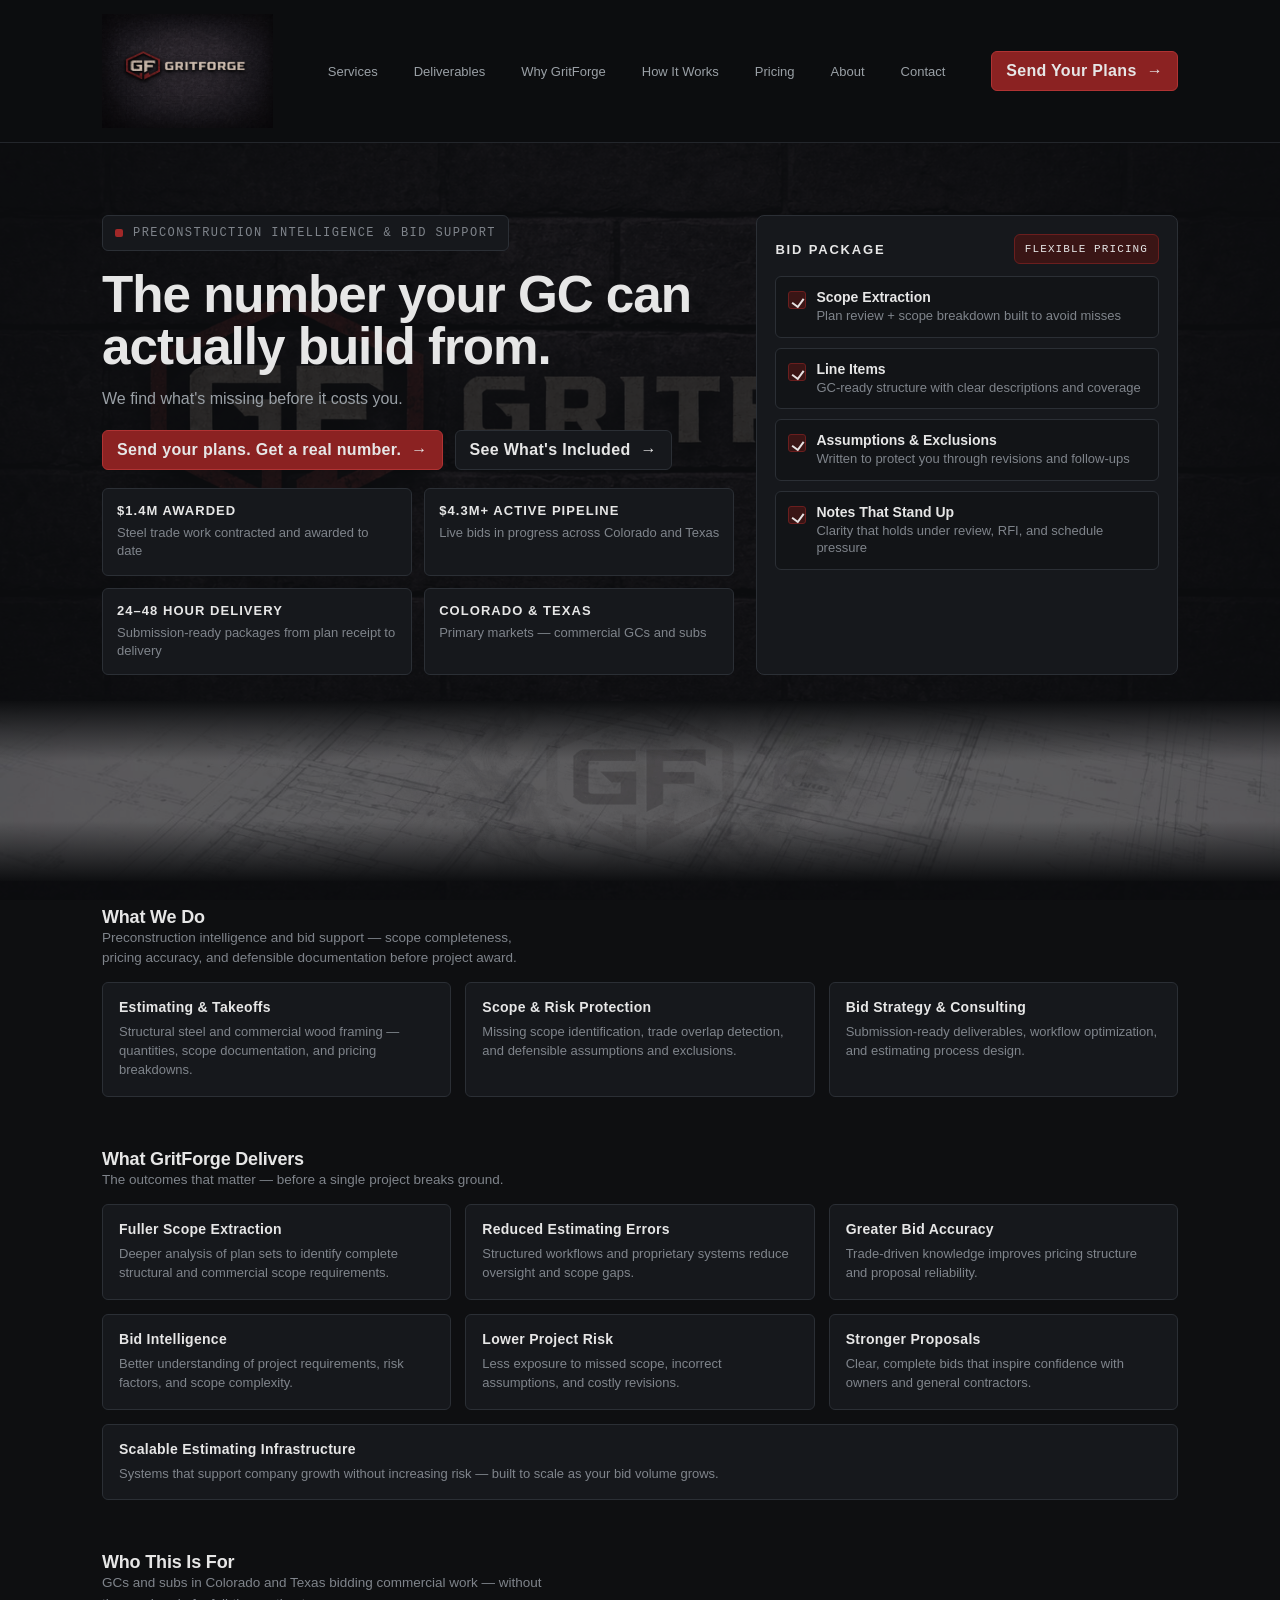
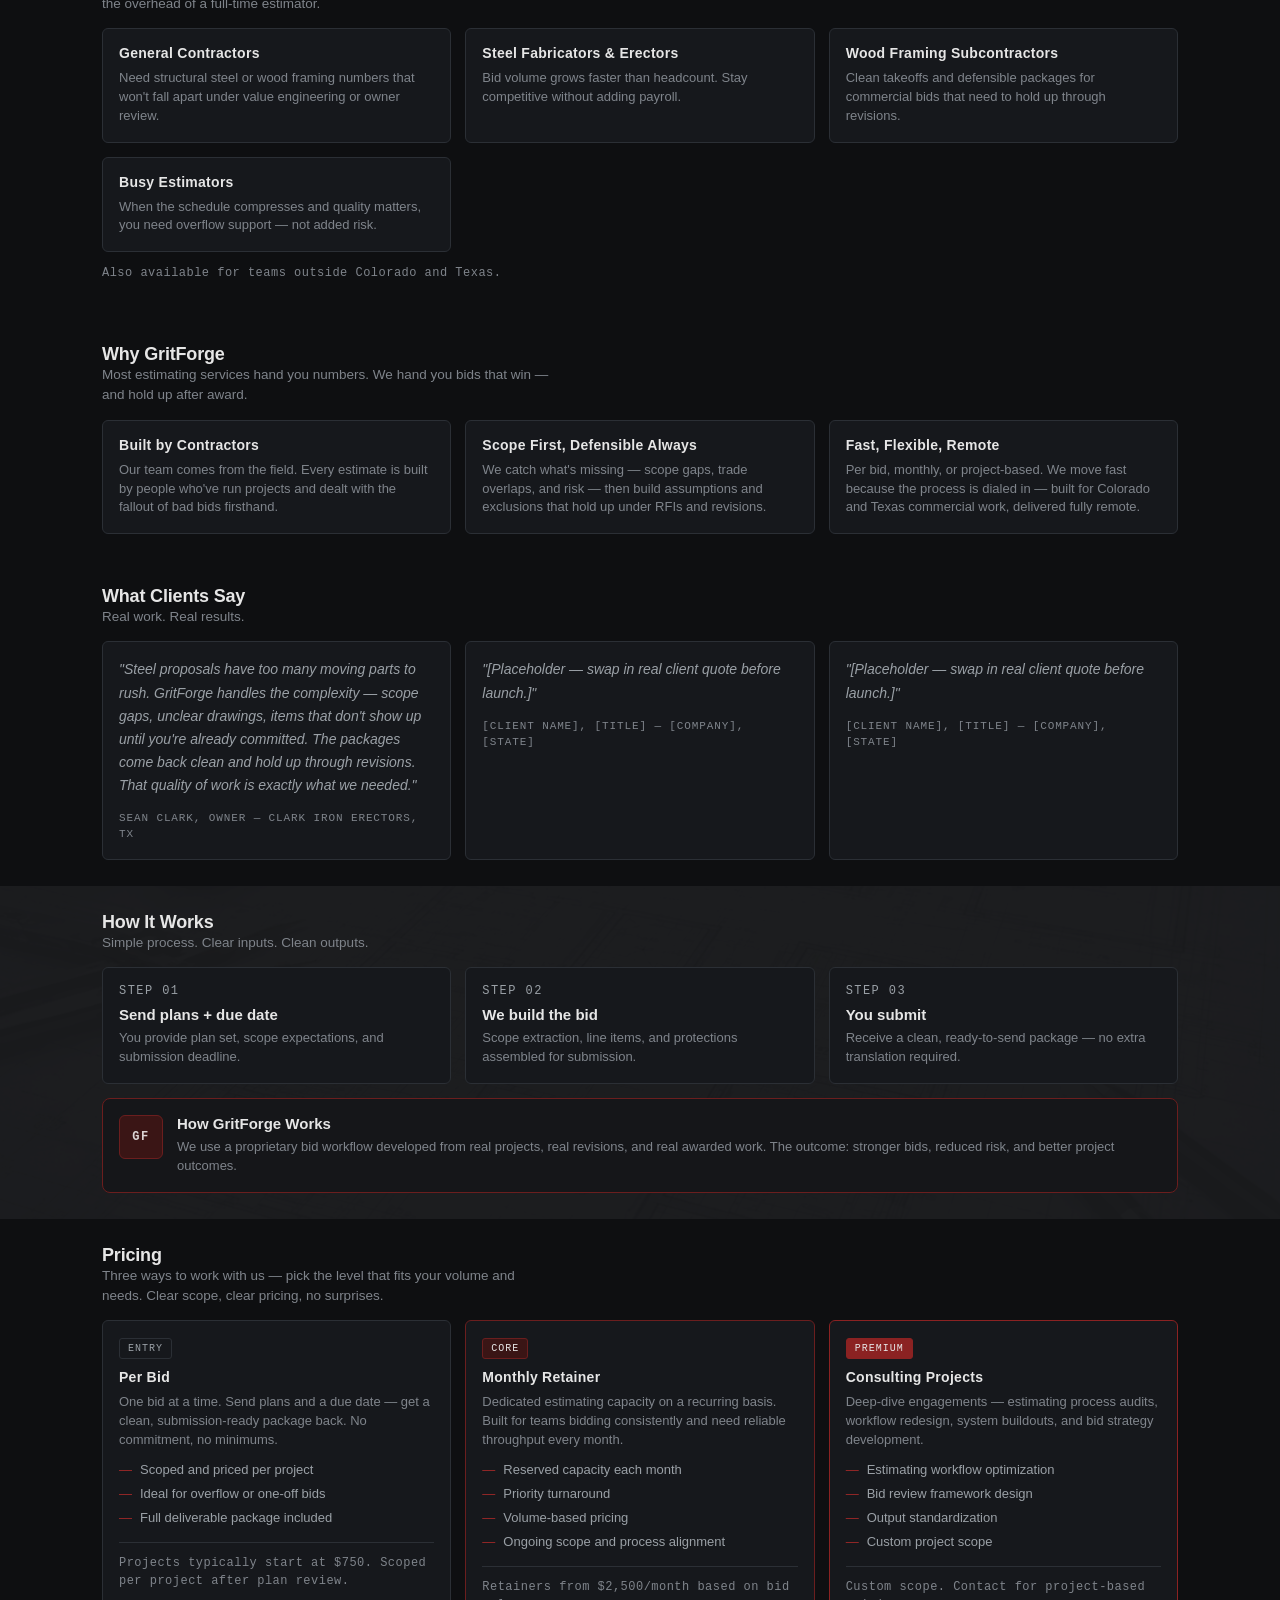
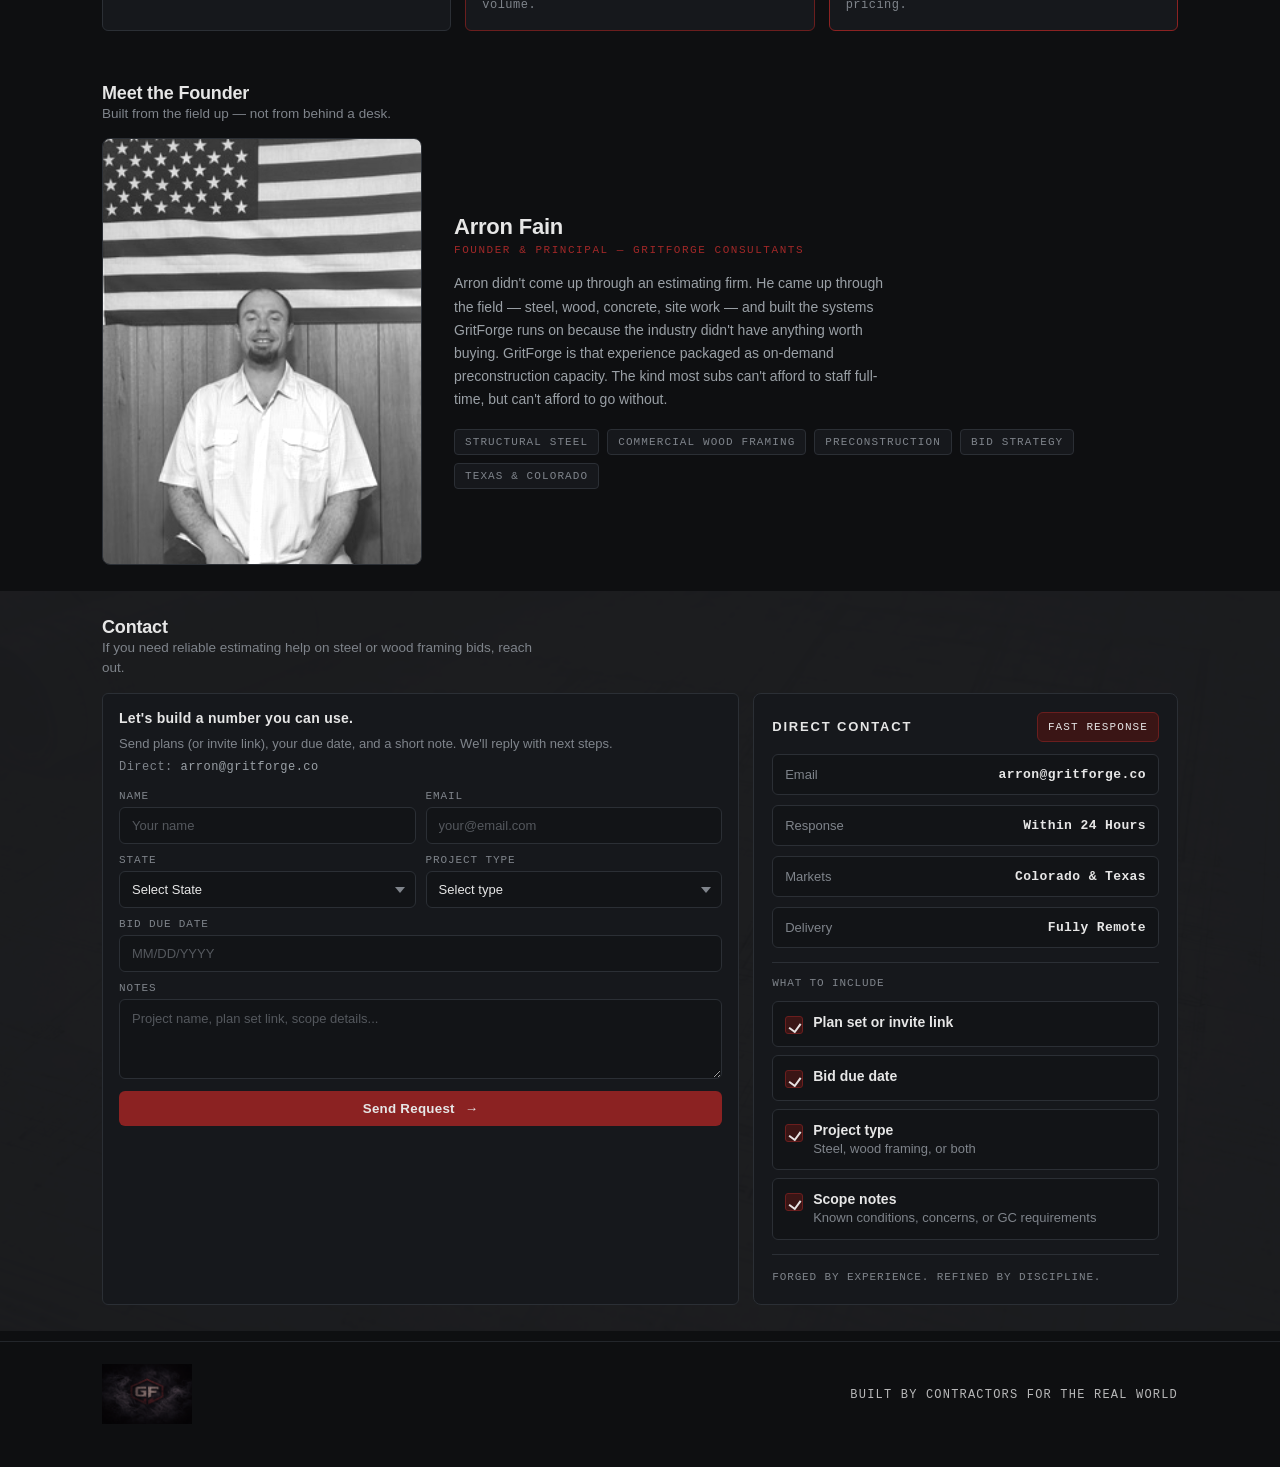
==== commit c158933f: "Rewrite site copy: new hero, stats, who/why, testimonials, pricing floors, founder bio, CTAs Co-Auth" ====
--- a/index.html
+++ b/index.html
@@ -3,7 +3,7 @@
 <head>
   <meta charset="utf-8" />
   <meta name="viewport" content="width=device-width,initial-scale=1" />
-  <meta name="description" content="GritForge Consultants — Preconstruction intelligence & bid support. Structural steel estimating, wood trade takeoffs, scope gap detection, and defensible bid documentation." />
+  <meta name="description" content="GritForge Consultants — preconstruction estimating for GCs and subs in Colorado and Texas. Scope gap detection, structural steel, wood framing. Numbers that hold." />
   <meta name="robots" content="index, follow" />
   <meta name="author" content="Arron, GritForge" />
   <meta name="theme-color" content="#0e0f11" />
@@ -1008,7 +1008,7 @@
         </nav>
 
         <a class="btn primary" href="#contact">
-          Start a Conversation
+          Send Your Plans
           <span aria-hidden="true">→</span>
         </a>
       </div>
@@ -1022,33 +1022,33 @@
           <div>
             <div class="kicker"><span class="dot" aria-hidden="true"></span> Preconstruction Intelligence & Bid Support</div>
 
-            <h2><span>Stronger bids.</span> Reduced risk. <br/>Better project outcomes.</h2>
+            <h2>The number your GC can actually build from.</h2>
 
             <p class="lead">
-              GritForge Consultants helps construction teams submit stronger, more profitable bids by ensuring scope completeness and pricing accuracy before project award.
+              We find what's missing before it costs you.
             </p>
 
             <div class="hero-actions">
-              <a class="btn primary" href="#contact">Get in touch <span aria-hidden="true">→</span></a>
-              <a class="btn" href="#services">See what's included</a>
+              <a class="btn primary" href="#contact">Send your plans. Get a real number. <span aria-hidden="true">→</span></a>
+              <a class="btn" href="#services">See What's Included <span aria-hidden="true">→</span></a>
             </div>
 
             <div class="stats">
               <div class="stat">
-                <b>Delivery</b>
-                <span>Submission-ready notes, line items, and protections</span>
+                <b>$1.4M Awarded</b>
+                <span>Steel trade work contracted and awarded to date</span>
               </div>
               <div class="stat">
-                <b>Focus</b>
-                <span>Commercial & large residential: scope clarity, speed, and defense</span>
+                <b>$4.3M+ Active Pipeline</b>
+                <span>Live bids in progress across Colorado and Texas</span>
               </div>
               <div class="stat">
-                <b>$15M+ Submitted</b>
-                <span>Commercial steel bids since November 2025</span>
+                <b>24–48 Hour Delivery</b>
+                <span>Submission-ready packages from plan receipt to delivery</span>
               </div>
               <div class="stat">
-                <b>$1M+ Awarded</b>
-                <span>Translated into steel trade jobs to date</span>
+                <b>Colorado & Texas</b>
+                <span>Primary markets — commercial GCs and subs</span>
               </div>
             </div>
           </div>
@@ -1173,28 +1173,30 @@
         <div class="section-head">
           <div>
             <h3>Who This Is For</h3>
-            <p>GritForge supports teams handling multiple bids per week — without hiring full-time.</p>
+            <p>GCs and subs in Colorado and Texas bidding commercial work — without the overhead of a full-time estimator.</p>
           </div>
         </div>
 
         <div class="grid-3">
           <div class="box">
+            <h4>General Contractors</h4>
+            <p>Need structural steel or wood framing numbers that won't fall apart under value engineering or owner review.</p>
+          </div>
+          <div class="box">
             <h4>Steel Fabricators & Erectors</h4>
-            <p>Bid volume grows faster than headcount. We help you keep pace.</p>
-          </div>
-          <div class="box">
-            <h4>Wood Framing Contractors</h4>
-            <p>Clean takeoffs and defensible packages for commercial and large residential bids.</p>
-          </div>
-          <div class="box">
-            <h4>GCs With Structural Scope</h4>
-            <p>Need steel or wood estimates that won't collapse under review or revisions.</p>
+            <p>Bid volume grows faster than headcount. Stay competitive without adding payroll.</p>
+          </div>
+          <div class="box">
+            <h4>Wood Framing Subcontractors</h4>
+            <p>Clean takeoffs and defensible packages for commercial bids that need to hold up through revisions.</p>
           </div>
           <div class="box">
             <h4>Busy Estimators</h4>
-            <p>When the schedule tightens, you need clean support — not added chaos.</p>
-          </div>
-        </div>
+            <p>When the schedule compresses and quality matters, you need overflow support — not added risk.</p>
+          </div>
+        </div>
+
+        <p style="margin-top:14px;color:var(--muted2);font-size:12px;font-family:var(--mono);letter-spacing:.04em;">Also available for teams outside Colorado and Texas.</p>
       </div>
     </section>
 
@@ -1217,8 +1219,34 @@
             <p>We catch what's missing — scope gaps, trade overlaps, and risk — then build assumptions and exclusions that hold up under RFIs and revisions.</p>
           </div>
           <div class="box">
-            <h4>Fast, Flexible, Nationwide</h4>
-            <p>Per bid, monthly, or project-based. We move fast because the process is dialed in — supporting teams across all 50 states, fully remote.</p>
+            <h4>Fast, Flexible, Remote</h4>
+            <p>Per bid, monthly, or project-based. We move fast because the process is dialed in — built for Colorado and Texas commercial work, delivered fully remote.</p>
+          </div>
+        </div>
+      </div>
+    </section>
+
+    <section id="testimonials">
+      <div class="wrap">
+        <div class="section-head">
+          <div>
+            <h3>What Clients Say</h3>
+            <p>Real work. Real results.</p>
+          </div>
+        </div>
+
+        <div class="grid-3">
+          <div class="box">
+            <p style="color:var(--muted);font-size:14px;line-height:1.65;font-style:italic;">"Steel proposals have too many moving parts to rush. GritForge handles the complexity — scope gaps, unclear drawings, items that don't show up until you're already committed. The packages come back clean and hold up through revisions. That quality of work is exactly what we needed."</p>
+            <p style="margin-top:14px;font-family:var(--mono);font-size:11px;letter-spacing:.08em;text-transform:uppercase;color:var(--muted2);">Sean Clark, Owner — Clark Iron Erectors, TX</p>
+          </div>
+          <div class="box">
+            <p style="color:var(--muted);font-size:14px;line-height:1.65;font-style:italic;">"[Placeholder — swap in real client quote before launch.]"</p>
+            <p style="margin-top:14px;font-family:var(--mono);font-size:11px;letter-spacing:.08em;text-transform:uppercase;color:var(--muted2);">[Client Name], [Title] — [Company], [State]</p>
+          </div>
+          <div class="box">
+            <p style="color:var(--muted);font-size:14px;line-height:1.65;font-style:italic;">"[Placeholder — swap in real client quote before launch.]"</p>
+            <p style="margin-top:14px;font-family:var(--mono);font-size:11px;letter-spacing:.08em;text-transform:uppercase;color:var(--muted2);">[Client Name], [Title] — [Company], [State]</p>
           </div>
         </div>
       </div>
@@ -1291,6 +1319,7 @@
               <li>Ideal for overflow or one-off bids</li>
               <li>Full deliverable package included</li>
             </ul>
+            <p style="margin-top:12px;padding-top:12px;border-top:1px solid var(--line2);color:var(--muted2);font-size:12px;font-family:var(--mono);letter-spacing:.04em;">Projects typically start at $750. Scoped per project after plan review.</p>
           </div>
           <div class="box" style="border-color:#6b1e1e;">
             <span class="tier-label tier-core">Core</span>
@@ -1302,6 +1331,7 @@
               <li>Volume-based pricing</li>
               <li>Ongoing scope and process alignment</li>
             </ul>
+            <p style="margin-top:12px;padding-top:12px;border-top:1px solid var(--line2);color:var(--muted2);font-size:12px;font-family:var(--mono);letter-spacing:.04em;">Retainers from $2,500/month based on bid volume.</p>
           </div>
           <div class="box" style="border-color:var(--accent);">
             <span class="tier-label tier-premium">Premium</span>
@@ -1313,6 +1343,7 @@
               <li>Output standardization</li>
               <li>Custom project scope</li>
             </ul>
+            <p style="margin-top:12px;padding-top:12px;border-top:1px solid var(--line2);color:var(--muted2);font-size:12px;font-family:var(--mono);letter-spacing:.04em;">Custom scope. Contact for project-based pricing.</p>
           </div>
         </div>
       </div>
@@ -1447,13 +1478,7 @@
             <div class="founder-name">Arron Fain</div>
             <div class="founder-title">Founder &amp; Principal — GritForge Consultants</div>
             <p class="founder-bio">
-              Arron built GritForge out of a simple observation: most estimating problems aren't math problems — they're scope problems. Missing items, unclear assumptions, and proposals that can't hold up when the GC pushes back.
-            </p>
-            <p class="founder-bio">
-              With a background rooted in structural steel and commercial construction, Arron developed the bid workflow and systems that GritForge runs on today — built from real projects, real revisions, and real awarded work across Texas and Colorado.
-            </p>
-            <p class="founder-bio">
-              GritForge is the result of that experience packaged as on-demand preconstruction capacity — the kind most subs can't afford to staff full-time, but can't afford to go without.
+              Arron didn't come up through an estimating firm. He came up through the field — steel, wood, concrete, site work — and built the systems GritForge runs on because the industry didn't have anything worth buying. GritForge is that experience packaged as on-demand preconstruction capacity. The kind most subs can't afford to staff full-time, but can't afford to go without.
             </p>
             <div class="founder-tags">
               <span class="founder-tag">Structural Steel</span>
@@ -1478,7 +1503,7 @@
 
         <div class="contact">
           <div class="box">
-            <h4 style="margin-top:0;">Let's talk</h4>
+            <h4 style="margin-top:0;">Let's build a number you can use.</h4>
             <p style="margin:0 0 6px;color:var(--muted2);line-height:1.5;">
               Send plans (or invite link), your due date, and a short note. We'll reply with next steps.
             </p>
@@ -1564,8 +1589,8 @@
                   <b>Within 24 Hours</b>
                 </div>
                 <div class="row">
-                  <span>Coverage</span>
-                  <b>All 50 States</b>
+                  <span>Markets</span>
+                  <b>Colorado &amp; Texas</b>
                 </div>
                 <div class="row">
                   <span>Delivery</span>
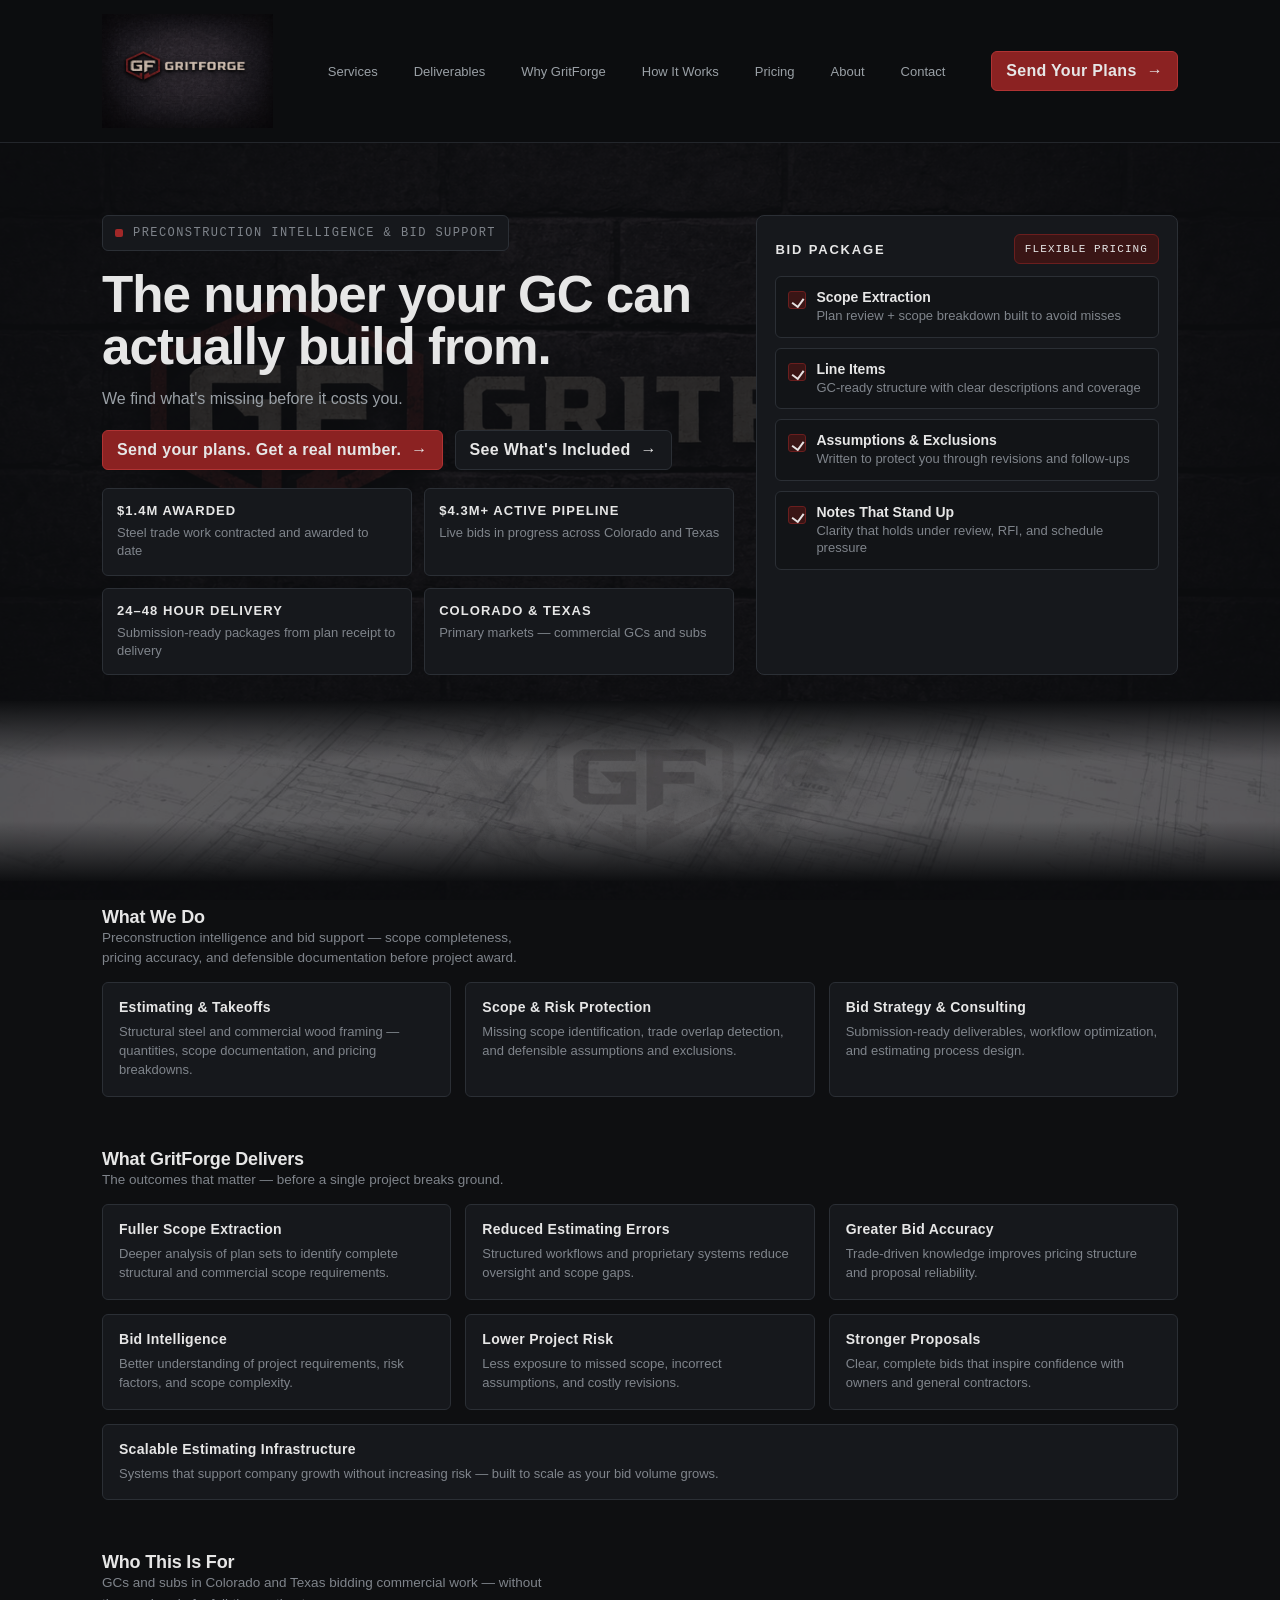
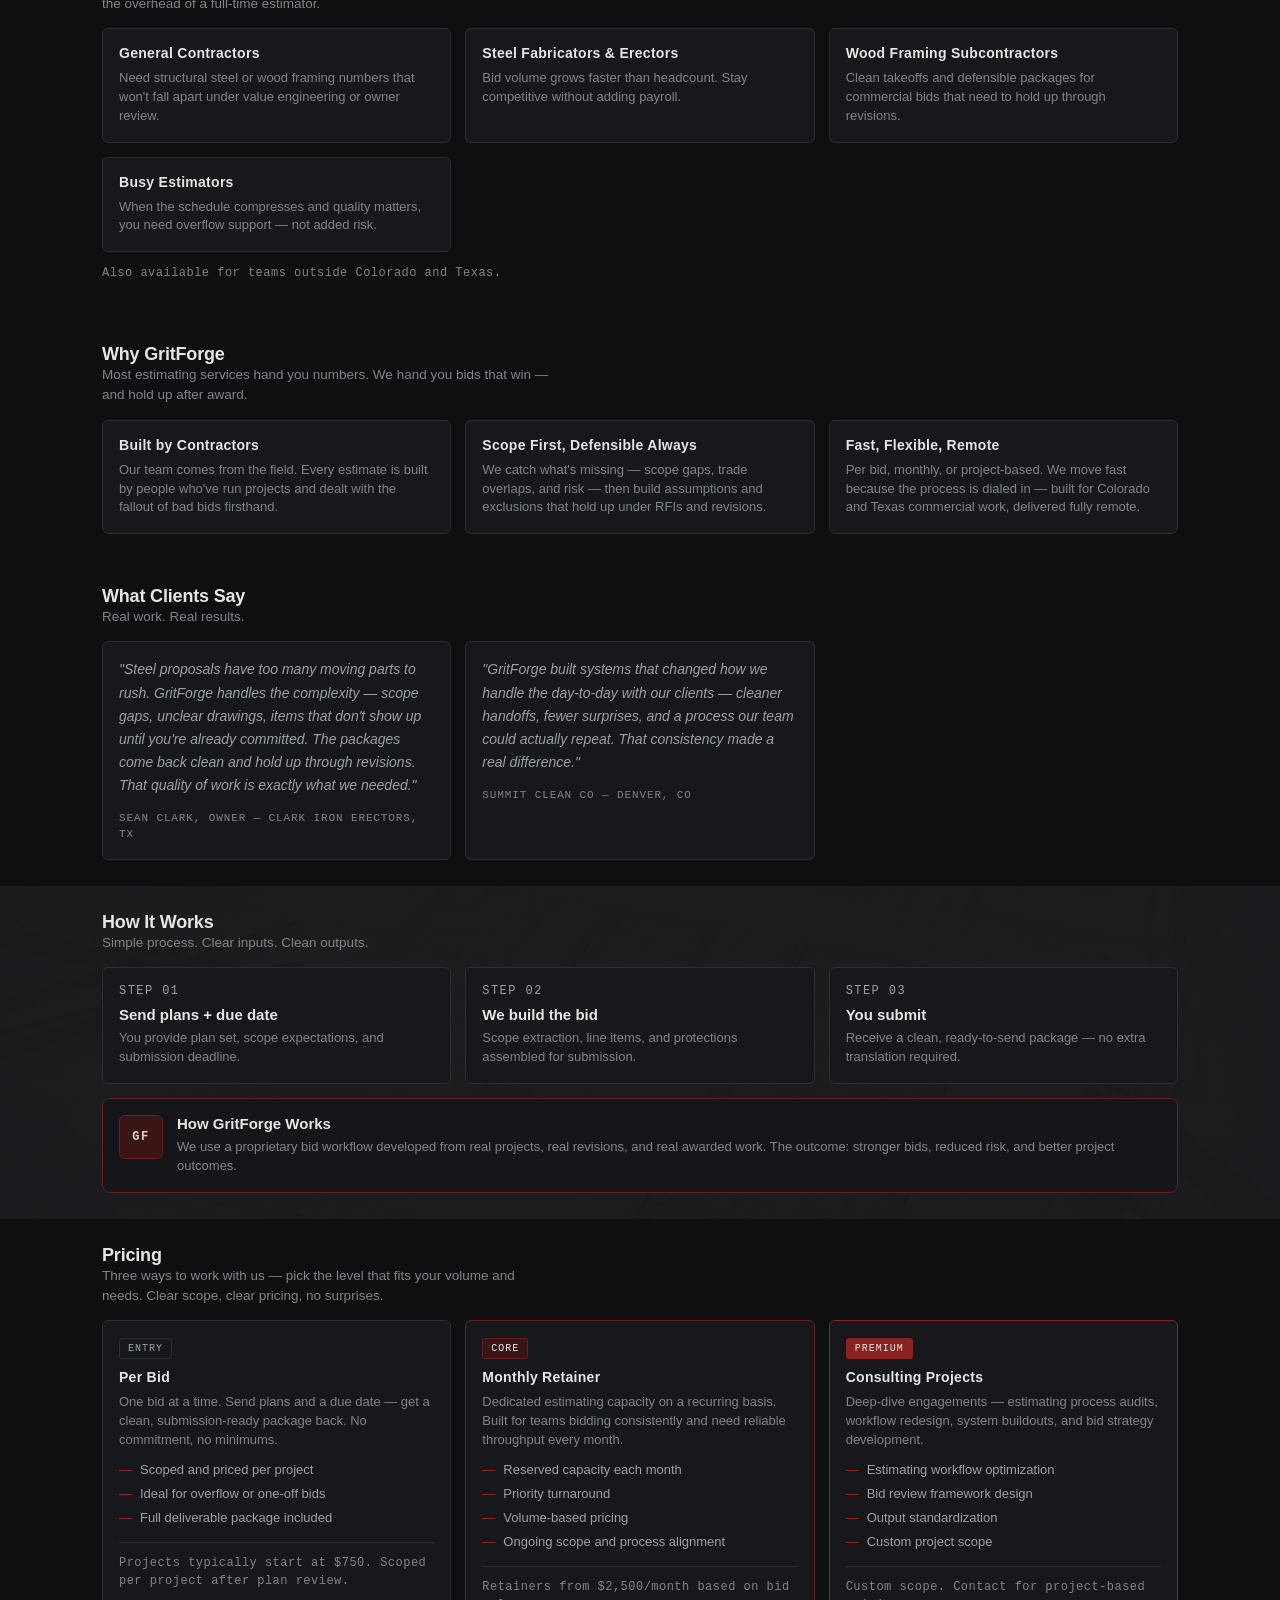
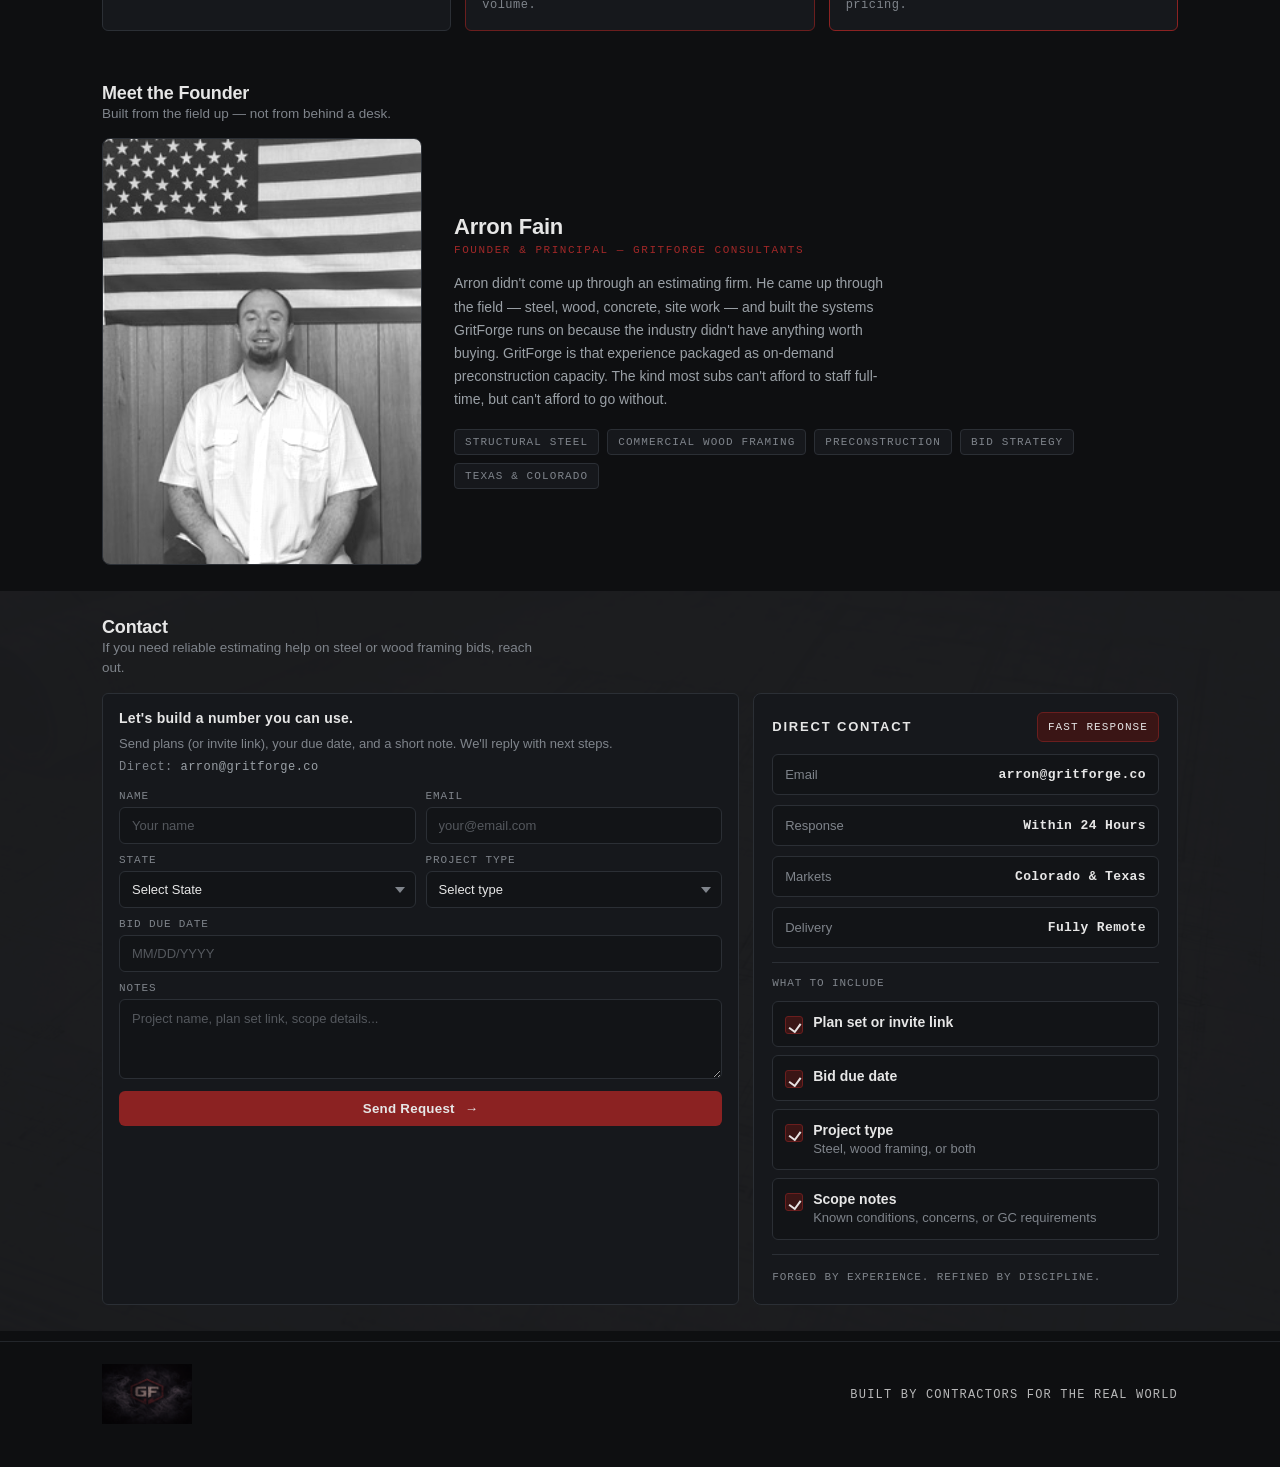
==== commit 22d422b9: "Add Summit Clean Co testimonial, remove third placeholder card Co-Authored-By: Claude Sonnet 4.6 <no" ====
--- a/index.html
+++ b/index.html
@@ -1241,12 +1241,8 @@
             <p style="margin-top:14px;font-family:var(--mono);font-size:11px;letter-spacing:.08em;text-transform:uppercase;color:var(--muted2);">Sean Clark, Owner — Clark Iron Erectors, TX</p>
           </div>
           <div class="box">
-            <p style="color:var(--muted);font-size:14px;line-height:1.65;font-style:italic;">"[Placeholder — swap in real client quote before launch.]"</p>
-            <p style="margin-top:14px;font-family:var(--mono);font-size:11px;letter-spacing:.08em;text-transform:uppercase;color:var(--muted2);">[Client Name], [Title] — [Company], [State]</p>
-          </div>
-          <div class="box">
-            <p style="color:var(--muted);font-size:14px;line-height:1.65;font-style:italic;">"[Placeholder — swap in real client quote before launch.]"</p>
-            <p style="margin-top:14px;font-family:var(--mono);font-size:11px;letter-spacing:.08em;text-transform:uppercase;color:var(--muted2);">[Client Name], [Title] — [Company], [State]</p>
+            <p style="color:var(--muted);font-size:14px;line-height:1.65;font-style:italic;">"GritForge built systems that changed how we handle the day-to-day with our clients — cleaner handoffs, fewer surprises, and a process our team could actually repeat. That consistency made a real difference."</p>
+            <p style="margin-top:14px;font-family:var(--mono);font-size:11px;letter-spacing:.08em;text-transform:uppercase;color:var(--muted2);">Summit Clean Co — Denver, CO</p>
           </div>
         </div>
       </div>
